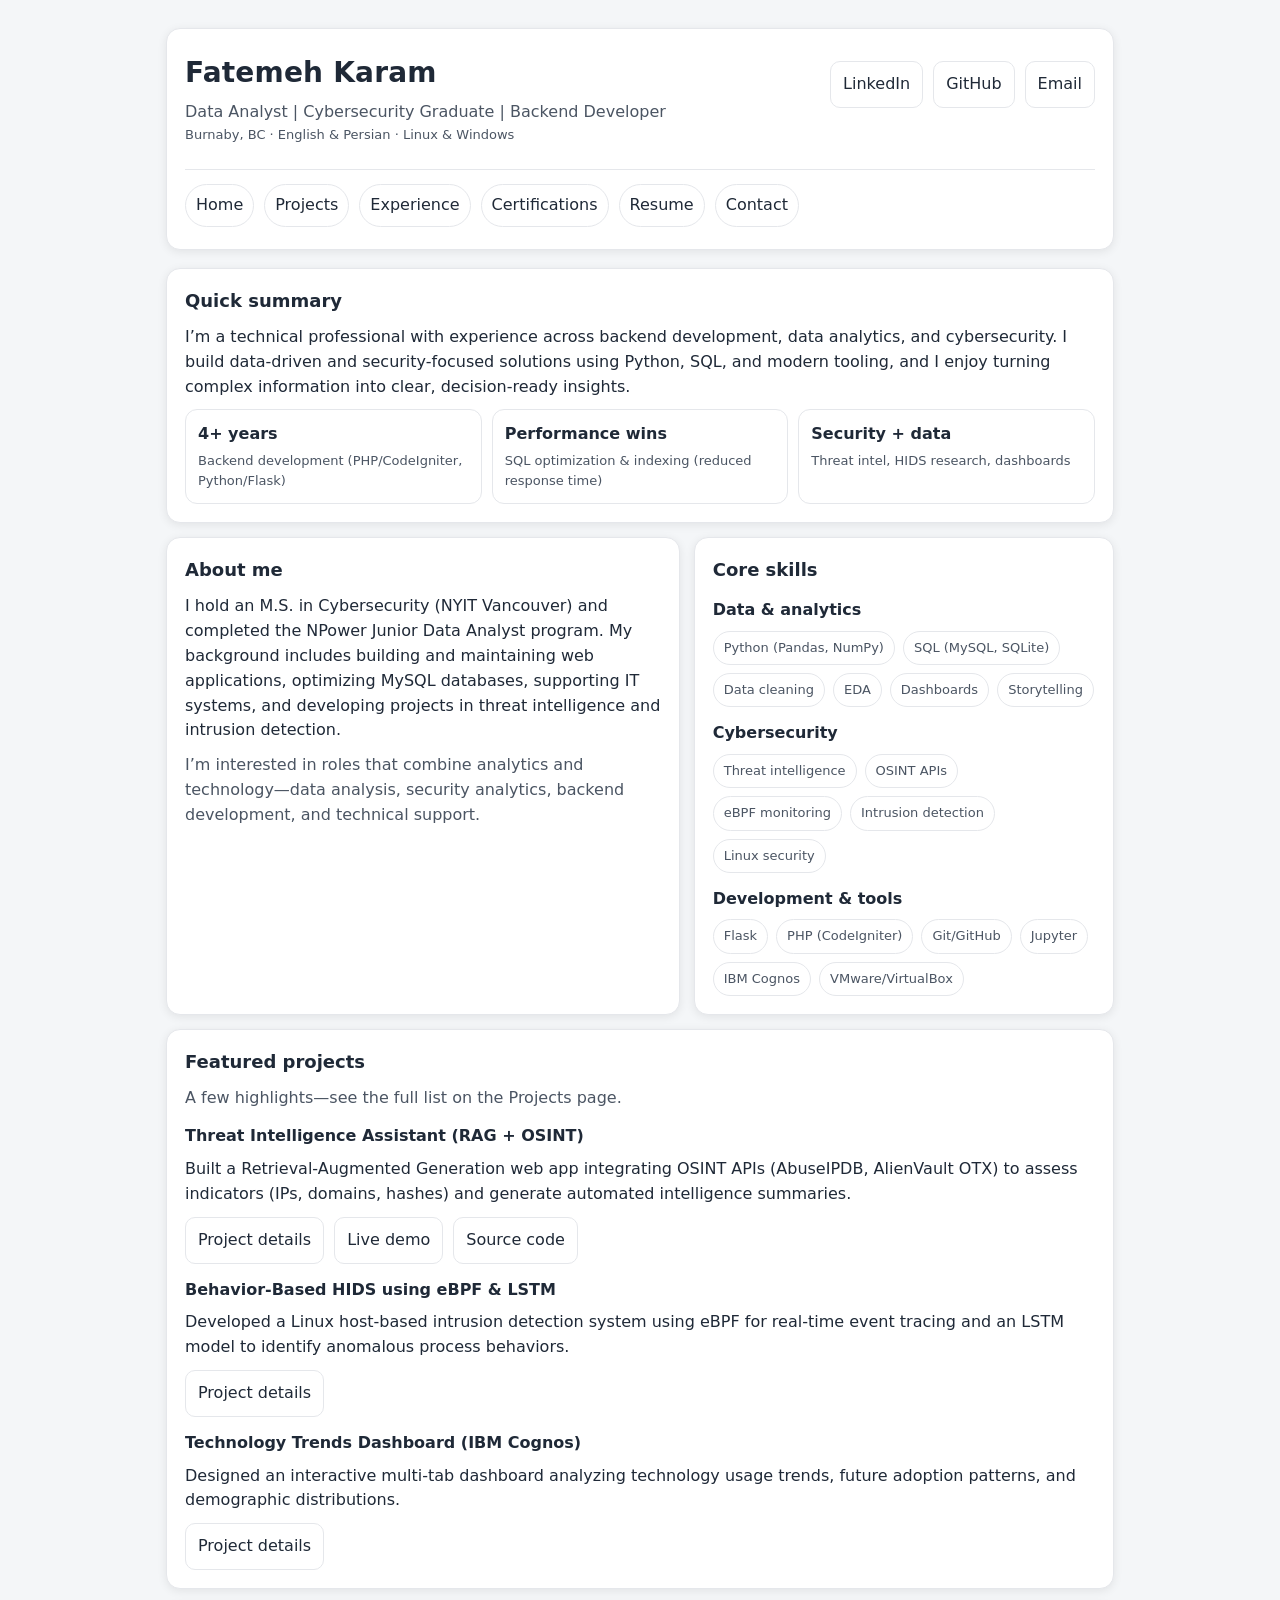
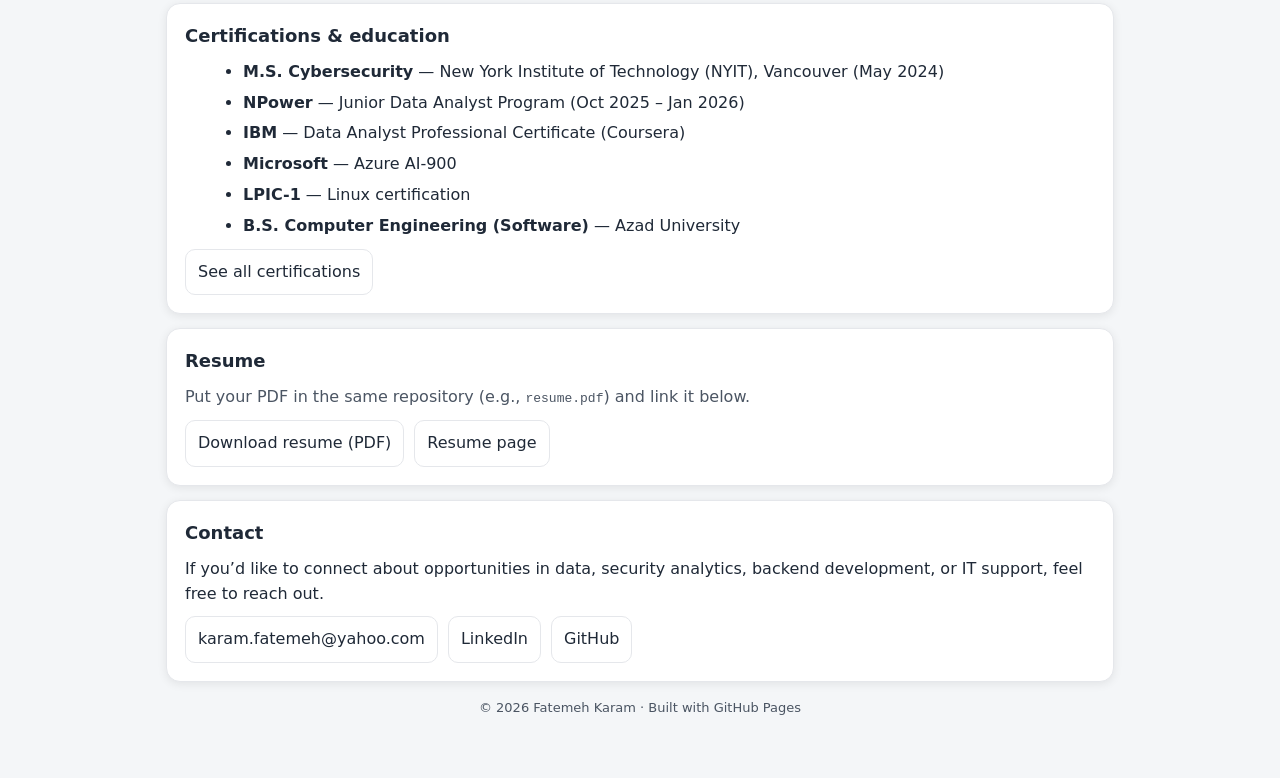
==== index.html @ 136eb5b2 "Updated linkedin & github links" ====
<!DOCTYPE html>
<html lang="en">
<head>
  <meta charset="UTF-8" />
  <meta name="viewport" content="width=device-width, initial-scale=1" />
  <title>Fatemeh Karam | Portfolio</title>
  <meta name="description" content="Portfolio of Fatemeh Karam — Data Analyst, Cybersecurity Graduate, Backend Developer." />
  <style>
    :root{
      --bg:#f4f6f8;
      --card:#ffffff;
      --text:#1f2937;
      --muted:#4b5563;
      --line:#e5e7eb;
      --shadow:0 2px 10px rgba(0,0,0,.08);
      --radius:14px;
      --max:980px;
    }
    *{box-sizing:border-box}
    body{
      margin:0;
      font-family:system-ui,-apple-system,Segoe UI,Roboto,Arial,sans-serif;
      background:var(--bg);
      color:var(--text);
      line-height:1.55;
    }
    a{color:inherit}
    .wrap{max-width:var(--max); margin:0 auto; padding:28px 16px 60px;}
    header{
      background:var(--card);
      border:1px solid var(--line);
      box-shadow:var(--shadow);
      border-radius:var(--radius);
      padding:22px 18px;
      margin-bottom:18px;
    }
    .top{
      display:flex; gap:14px; align-items:flex-start; justify-content:space-between; flex-wrap:wrap;
    }
    h1{margin:0; font-size:28px; letter-spacing:.2px}
    .tagline{margin:6px 0 0; color:var(--muted)}
    nav{
      display:flex; gap:10px; flex-wrap:wrap; align-items:center;
      margin-top:14px; padding-top:14px; border-top:1px solid var(--line);
    }
    .navlink{
      text-decoration:none;
      border:1px solid var(--line);
      padding:8px 10px;
      border-radius:999px;
      background:#fff;
    }
    .navlink:hover{filter:brightness(.98)}
    .grid{
      display:grid;
      grid-template-columns:1fr;
      gap:14px;
    }
    .card{
      background:var(--card);
      border:1px solid var(--line);
      box-shadow:var(--shadow);
      border-radius:var(--radius);
      padding:18px;
    }
    h2{margin:0 0 10px; font-size:18px}
    h3{margin:14px 0 8px; font-size:16px}
    p{margin:0 0 10px}
    .muted{color:var(--muted)}
    ul{margin:8px 0 0 18px}
    li{margin:6px 0}
    .pillrow{display:flex; gap:8px; flex-wrap:wrap; margin-top:8px}
    .pill{
      font-size:13px;
      padding:6px 10px;
      border-radius:999px;
      border:1px solid var(--line);
      background:#fff;
      color:var(--muted);
    }
    .btnrow{display:flex; gap:10px; flex-wrap:wrap; margin-top:10px}
    .btn{
      display:inline-block;
      text-decoration:none;
      border:1px solid var(--line);
      padding:10px 12px;
      border-radius:10px;
      background:#fff;
    }
    .btn:hover{filter:brightness(.98)}
    .twocol{
      display:grid;
      grid-template-columns:1fr;
      gap:14px;
    }
    @media (min-width: 860px){
      .twocol{grid-template-columns:1.1fr .9fr;}
    }
    footer{
      margin-top:16px;
      text-align:center;
      color:var(--muted);
      font-size:13px;
    }
    .small{font-size:13px; color:var(--muted)}
    .kpi{
      display:grid;
      grid-template-columns:1fr;
      gap:10px;
      margin-top:10px;
    }
    @media (min-width: 700px){
      .kpi{grid-template-columns:repeat(3, 1fr);}
    }
    .kpi .box{
      border:1px solid var(--line);
      border-radius:12px;
      padding:12px;
      background:#fff;
    }
    .kpi .num{font-weight:700; font-size:16px; margin-bottom:4px}
  </style>
</head>

<body>
  <div class="wrap">

    <header>
      <div class="top">
        <div>
          <h1>Fatemeh Karam</h1>
          <p class="tagline">Data Analyst | Cybersecurity Graduate | Backend Developer</p>
          <p class="muted small">Burnaby, BC · English & Persian · Linux & Windows</p>
        </div>
        <div class="btnrow" aria-label="Primary links">
          <!-- Replace # with your real links -->
          <a class="btn" href="#" target="_blank" rel="noopener">LinkedIn</a>
          <a class="btn" href="#" target="_blank" rel="noopener">GitHub</a>
          <a class="btn" href="mailto:karam.fatemeh@yahoo.com">Email</a>
        </div>
      </div>

      <nav aria-label="Site navigation">
        <a class="navlink" href="index.html">Home</a>
        <a class="navlink" href="projects.html">Projects</a>
        <a class="navlink" href="experience.html">Experience</a>
        <a class="navlink" href="certifications.html">Certifications</a>
        <a class="navlink" href="resume.html">Resume</a>
        <a class="navlink" href="contact.html">Contact</a>
      </nav>
    </header>

    <div class="grid">

      <section class="card">
        <h2>Quick summary</h2>
        <p>
          I’m a technical professional with experience across backend development, data analytics, and cybersecurity.
          I build data-driven and security-focused solutions using Python, SQL, and modern tooling, and I enjoy turning complex information into clear, decision-ready insights.
        </p>

        <div class="kpi" aria-label="Highlights">
          <div class="box">
            <div class="num">4+ years</div>
            <div class="small">Backend development (PHP/CodeIgniter, Python/Flask)</div>
          </div>
          <div class="box">
            <div class="num">Performance wins</div>
            <div class="small">SQL optimization & indexing (reduced response time)</div>
          </div>
          <div class="box">
            <div class="num">Security + data</div>
            <div class="small">Threat intel, HIDS research, dashboards</div>
          </div>
        </div>
      </section>

      <section class="twocol">
        <div class="card">
          <h2>About me</h2>
          <p>
            I hold an M.S. in Cybersecurity (NYIT Vancouver) and completed the NPower Junior Data Analyst program.
            My background includes building and maintaining web applications, optimizing MySQL databases, supporting IT systems, and developing projects in threat intelligence and intrusion detection.
          </p>
          <p class="muted">
            I’m interested in roles that combine analytics and technology—data analysis, security analytics, backend development, and technical support.
          </p>
        </div>

        <div class="card">
          <h2>Core skills</h2>

          <h3>Data & analytics</h3>
          <div class="pillrow">
            <span class="pill">Python (Pandas, NumPy)</span>
            <span class="pill">SQL (MySQL, SQLite)</span>
            <span class="pill">Data cleaning</span>
            <span class="pill">EDA</span>
            <span class="pill">Dashboards</span>
            <span class="pill">Storytelling</span>
          </div>

          <h3>Cybersecurity</h3>
          <div class="pillrow">
            <span class="pill">Threat intelligence</span>
            <span class="pill">OSINT APIs</span>
            <span class="pill">eBPF monitoring</span>
            <span class="pill">Intrusion detection</span>
            <span class="pill">Linux security</span>
          </div>

          <h3>Development & tools</h3>
          <div class="pillrow">
            <span class="pill">Flask</span>
            <span class="pill">PHP (CodeIgniter)</span>
            <span class="pill">Git/GitHub</span>
            <span class="pill">Jupyter</span>
            <span class="pill">IBM Cognos</span>
            <span class="pill">VMware/VirtualBox</span>
          </div>
        </div>
      </section>

      <section class="card">
        <h2>Featured projects</h2>
        <p class="muted">A few highlights—see the full list on the Projects page.</p>

        <h3>Threat Intelligence Assistant (RAG + OSINT)</h3>
        <p>
          Built a Retrieval-Augmented Generation web app integrating OSINT APIs (AbuseIPDB, AlienVault OTX) to assess indicators
          (IPs, domains, hashes) and generate automated intelligence summaries.
        </p>
        <div class="btnrow">
          <a class="btn" href="projects.html#threat-intel-assistant">Project details</a>
          <a class="btn" href="https://huggingface.co/spaces/Katiefkar/Threat-Intelligence-Assistant-Oct-15-2025" target="_blank" rel="noopener">Live demo</a>
          <a class="btn" href="https://github.com/FatemehKaram/rag-threat-intel-assistant-app" target="_blank" rel="noopener">Source code</a>
        </div>

        <h3>Behavior-Based HIDS using eBPF & LSTM</h3>
        <p>
          Developed a Linux host-based intrusion detection system using eBPF for real-time event tracing and an LSTM model
          to identify anomalous process behaviors.
        </p>
        <div class="btnrow">
          <a class="btn" href="projects.html#hids-ebpf-lstm">Project details</a>
        </div>

        <h3>Technology Trends Dashboard (IBM Cognos)</h3>
        <p>
          Designed an interactive multi-tab dashboard analyzing technology usage trends, future adoption patterns, and demographic distributions.
        </p>
        <div class="btnrow">
          <a class="btn" href="projects.html#cognos-dashboard">Project details</a>
        </div>
      </section>

      <section class="card">
        <h2>Certifications & education</h2>
        <ul>
          <li><strong>M.S. Cybersecurity</strong> — New York Institute of Technology (NYIT), Vancouver (May 2024)</li>
          <li><strong>NPower</strong> — Junior Data Analyst Program (Oct 2025 – Jan 2026)</li>
          <li><strong>IBM</strong> — Data Analyst Professional Certificate (Coursera)</li>
          <li><strong>Microsoft</strong> — Azure AI-900</li>
          <li><strong>LPIC-1</strong> — Linux certification</li>
          <li><strong>B.S. Computer Engineering (Software)</strong> — Azad University</li>
        </ul>
        <div class="btnrow">
          <a class="btn" href="certifications.html">See all certifications</a>
        </div>
      </section>

      <section class="card">
        <h2>Resume</h2>
        <p class="muted">
          Put your PDF in the same repository (e.g., <code>resume.pdf</code>) and link it below.
        </p>
        <div class="btnrow">
          <a class="btn" href="resume.pdf" target="_blank" rel="noopener">Download resume (PDF)</a>
          <a class="btn" href="resume.html">Resume page</a>
        </div>
      </section>

      <section class="card">
        <h2>Contact</h2>
        <p>If you’d like to connect about opportunities in data, security analytics, backend development, or IT support, feel free to reach out.</p>
        <div class="btnrow">
          <a class="btn" href="mailto:karam.fatemeh@yahoo.com">karam.fatemeh@yahoo.com</a>
          <!-- Replace # with your real links -->
          <a class="btn" href="https://www.linkedin.com/in/fatemeh-karam/" target="_blank">LinkedIn</a>
          <a class="btn" href="https://github.com/FatemehKaram/" target="_blank">GitHub</a>
        </div>
      </section>

    </div>

    <footer>
      © <span id="y"></span> Fatemeh Karam · Built with GitHub Pages
    </footer>

  </div>

  <script>
    document.getElementById("y").textContent = new Date().getFullYear();
  </script>
</body>
</html>
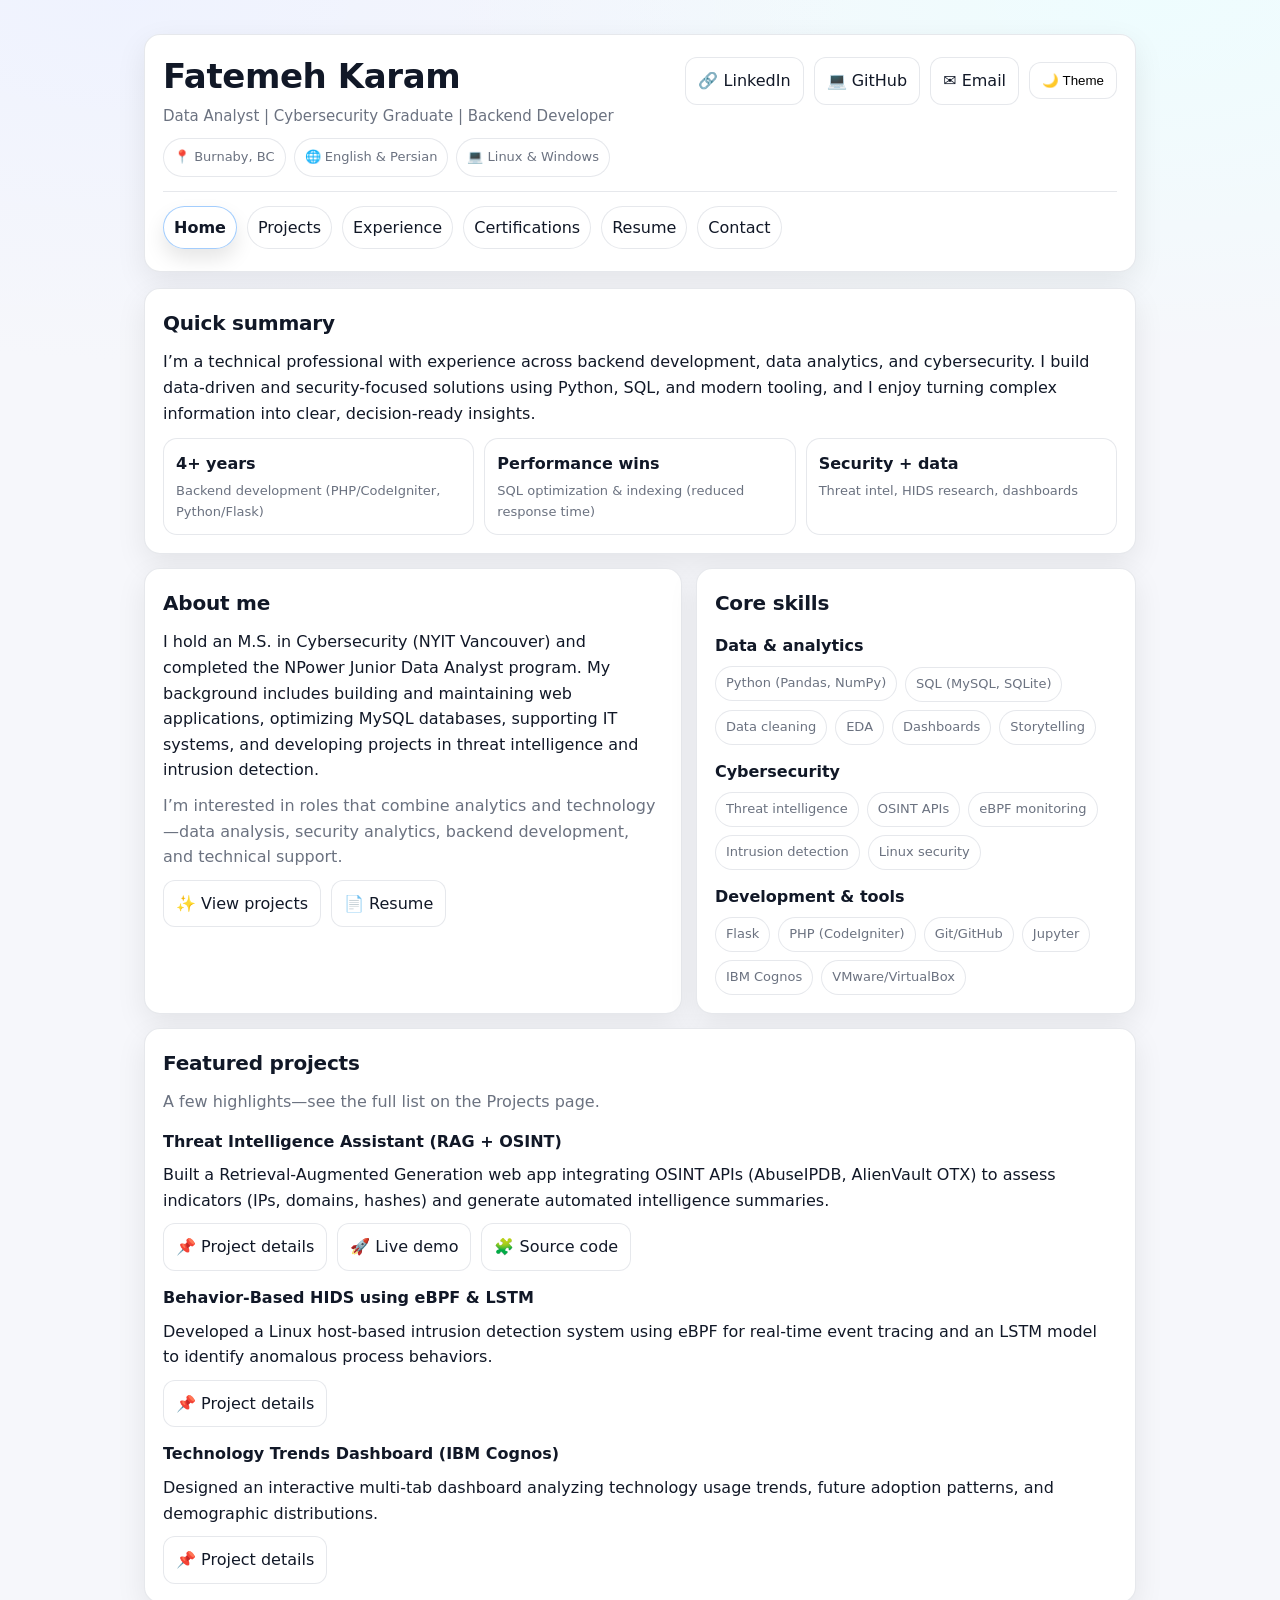
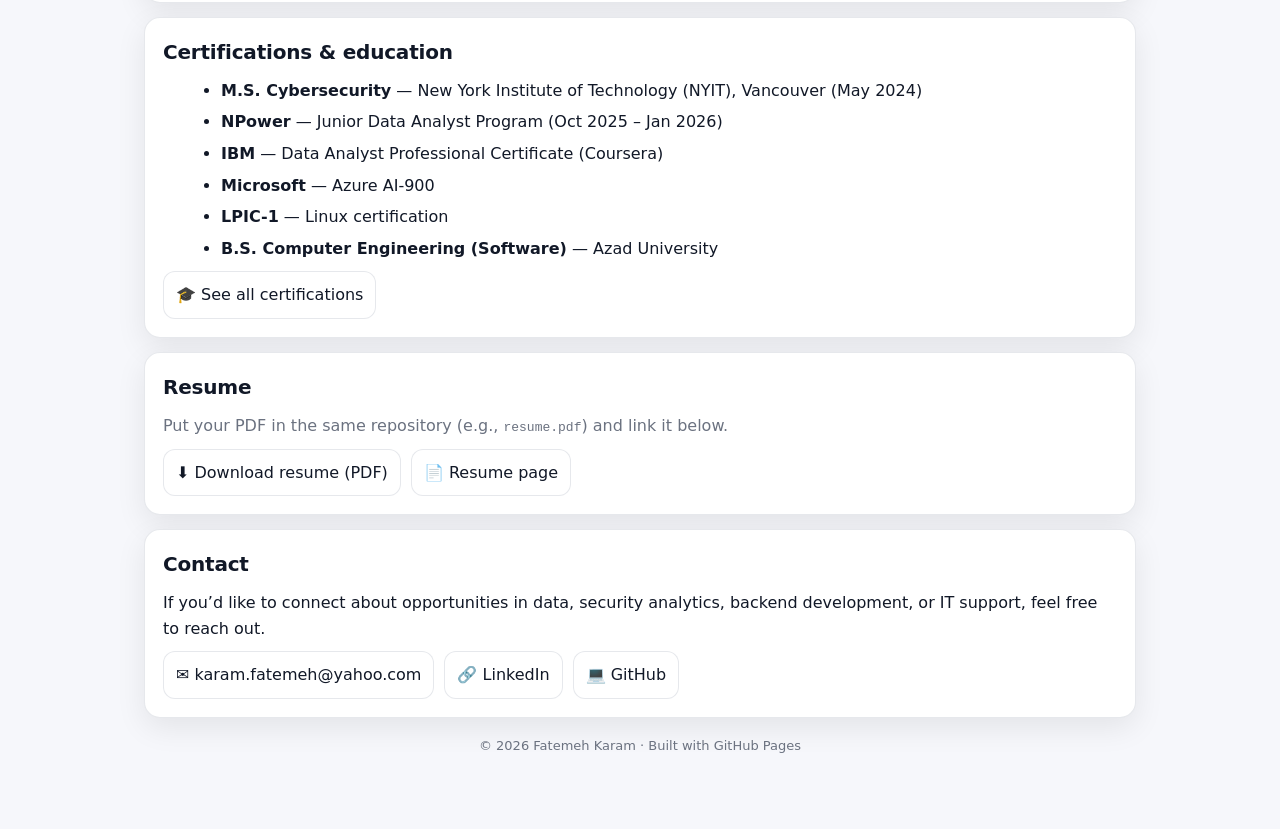
==== commit 57caa962: "Update index.html" ====
--- a/index.html
+++ b/index.html
@@ -5,89 +5,196 @@
   <meta name="viewport" content="width=device-width, initial-scale=1" />
   <title>Fatemeh Karam | Portfolio</title>
   <meta name="description" content="Portfolio of Fatemeh Karam — Data Analyst, Cybersecurity Graduate, Backend Developer." />
+
+  <!-- Optional (recommended later): add favicon + social preview image -->
+  <!--
+  <link rel="icon" href="favicon.ico">
+  <meta property="og:title" content="Fatemeh Karam | Portfolio">
+  <meta property="og:description" content="Data Analytics · Cybersecurity · Backend Development">
+  <meta property="og:type" content="website">
+  <meta property="og:url" content="https://fatemehkaram.github.io/">
+  <meta property="og:image" content="images/preview.png">
+  -->
+
   <style>
     :root{
-      --bg:#f4f6f8;
+      --bg:#f6f7fb;
       --card:#ffffff;
-      --text:#1f2937;
-      --muted:#4b5563;
-      --line:#e5e7eb;
-      --shadow:0 2px 10px rgba(0,0,0,.08);
-      --radius:14px;
-      --max:980px;
-    }
+      --text:#111827;
+      --muted:#6b7280;
+      --line:rgba(229,231,235,.95);
+      --shadow:0 10px 30px rgba(0,0,0,.08);
+      --shadow2:0 16px 40px rgba(0,0,0,.12);
+      --radius:16px;
+      --max:1024px;
+      --focus:rgba(59,130,246,.35);
+      --accent:rgba(147,197,253,.85);
+    }
+
+    /* Dark theme variables (toggled by body.dark) */
+    body.dark{
+      --bg:#0b1220;
+      --card:rgba(17,24,39,.92);
+      --text:#e5e7eb;
+      --muted:#9ca3af;
+      --line:rgba(255,255,255,.12);
+      --shadow:0 14px 40px rgba(0,0,0,.45);
+      --shadow2:0 18px 50px rgba(0,0,0,.55);
+      --accent:rgba(59,130,246,.4);
+      --focus:rgba(99,102,241,.4);
+    }
+
     *{box-sizing:border-box}
+
     body{
       margin:0;
       font-family:system-ui,-apple-system,Segoe UI,Roboto,Arial,sans-serif;
-      background:var(--bg);
       color:var(--text);
-      line-height:1.55;
-    }
+      line-height:1.6;
+      background:
+        radial-gradient(1200px 600px at 10% 0%, rgba(238,242,255,.9), transparent 60%),
+        radial-gradient(1200px 600px at 90% 0%, rgba(236,254,255,.8), transparent 60%),
+        var(--bg);
+    }
+    body.dark{
+      background:
+        radial-gradient(1200px 600px at 10% 0%, rgba(59,130,246,.18), transparent 60%),
+        radial-gradient(1200px 600px at 90% 0%, rgba(99,102,241,.14), transparent 60%),
+        var(--bg);
+    }
+
     a{color:inherit}
-    .wrap{max-width:var(--max); margin:0 auto; padding:28px 16px 60px;}
+    .wrap{max-width:var(--max); margin:0 auto; padding:34px 16px 72px;}
+
     header{
       background:var(--card);
       border:1px solid var(--line);
       box-shadow:var(--shadow);
       border-radius:var(--radius);
       padding:22px 18px;
-      margin-bottom:18px;
-    }
+      margin-bottom:16px;
+      backdrop-filter: blur(10px);
+    }
+
     .top{
-      display:flex; gap:14px; align-items:flex-start; justify-content:space-between; flex-wrap:wrap;
-    }
-    h1{margin:0; font-size:28px; letter-spacing:.2px}
-    .tagline{margin:6px 0 0; color:var(--muted)}
+      display:flex;
+      gap:14px;
+      align-items:flex-start;
+      justify-content:space-between;
+      flex-wrap:wrap;
+    }
+
+    h1{
+      margin:0;
+      font-size:34px;
+      letter-spacing:-0.4px;
+      line-height:1.15;
+    }
+
+    .tagline{
+      margin:8px 0 0;
+      color:var(--muted);
+      font-size:15px;
+    }
+
+    .small{font-size:13px; color:var(--muted)}
+    .muted{color:var(--muted)}
+
     nav{
-      display:flex; gap:10px; flex-wrap:wrap; align-items:center;
-      margin-top:14px; padding-top:14px; border-top:1px solid var(--line);
-    }
+      display:flex;
+      gap:10px;
+      flex-wrap:wrap;
+      align-items:center;
+      margin-top:14px;
+      padding-top:14px;
+      border-top:1px solid var(--line);
+    }
+
     .navlink{
       text-decoration:none;
       border:1px solid var(--line);
       padding:8px 10px;
       border-radius:999px;
-      background:#fff;
-    }
-    .navlink:hover{filter:brightness(.98)}
-    .grid{
-      display:grid;
-      grid-template-columns:1fr;
-      gap:14px;
-    }
+      background:rgba(255,255,255,.75);
+      transition: transform .12s ease, box-shadow .12s ease, background .12s ease, border-color .12s ease;
+    }
+    body.dark .navlink{background:rgba(255,255,255,.06)}
+    .navlink:hover{
+      transform: translateY(-1px);
+      box-shadow: 0 10px 20px rgba(0,0,0,.08);
+    }
+    .navlink[aria-current="page"]{
+      border-color: var(--accent);
+      box-shadow: 0 10px 20px rgba(0,0,0,.10);
+      font-weight:700;
+    }
+
+    .grid{display:grid; grid-template-columns:1fr; gap:14px;}
+
     .card{
       background:var(--card);
       border:1px solid var(--line);
       box-shadow:var(--shadow);
       border-radius:var(--radius);
       padding:18px;
-    }
-    h2{margin:0 0 10px; font-size:18px}
+      backdrop-filter: blur(10px);
+      transition: transform .14s ease, box-shadow .14s ease, border-color .14s ease;
+    }
+    .card:hover{
+      transform: translateY(-2px);
+      box-shadow: var(--shadow2);
+      border-color: rgba(147,197,253,.55);
+    }
+    body.dark .card:hover{border-color: rgba(99,102,241,.35)}
+
+    h2{margin:0 0 10px; font-size:20px; letter-spacing:-0.2px}
     h3{margin:14px 0 8px; font-size:16px}
     p{margin:0 0 10px}
-    .muted{color:var(--muted)}
     ul{margin:8px 0 0 18px}
     li{margin:6px 0}
+
     .pillrow{display:flex; gap:8px; flex-wrap:wrap; margin-top:8px}
     .pill{
       font-size:13px;
       padding:6px 10px;
       border-radius:999px;
       border:1px solid var(--line);
-      background:#fff;
+      background:rgba(255,255,255,.7);
       color:var(--muted);
     }
-    .btnrow{display:flex; gap:10px; flex-wrap:wrap; margin-top:10px}
+    body.dark .pill{background:rgba(255,255,255,.06)}
+
+    .btnrow{
+      display:flex;
+      gap:10px;
+      flex-wrap:wrap;
+      margin-top:10px;
+    }
+
     .btn{
-      display:inline-block;
+      display:inline-flex;
+      align-items:center;
+      gap:8px;
       text-decoration:none;
       border:1px solid var(--line);
       padding:10px 12px;
-      border-radius:10px;
-      background:#fff;
-    }
-    .btn:hover{filter:brightness(.98)}
+      border-radius:12px;
+      background:rgba(255,255,255,.8);
+      transition: transform .12s ease, box-shadow .12s ease, background .12s ease;
+      cursor:pointer;
+    }
+    body.dark .btn{background:rgba(255,255,255,.06)}
+    .btn:hover{
+      transform: translateY(-1px);
+      box-shadow: 0 10px 20px rgba(0,0,0,.08);
+    }
+
+    /* accessible focus */
+    .btn:focus, .navlink:focus{
+      outline:3px solid var(--focus);
+      outline-offset:2px;
+    }
+
     .twocol{
       display:grid;
       grid-template-columns:1fr;
@@ -96,47 +203,89 @@
     @media (min-width: 860px){
       .twocol{grid-template-columns:1.1fr .9fr;}
     }
-    footer{
-      margin-top:16px;
-      text-align:center;
-      color:var(--muted);
-      font-size:13px;
-    }
-    .small{font-size:13px; color:var(--muted)}
+
     .kpi{
       display:grid;
       grid-template-columns:1fr;
       gap:10px;
-      margin-top:10px;
+      margin-top:12px;
     }
     @media (min-width: 700px){
       .kpi{grid-template-columns:repeat(3, 1fr);}
     }
     .kpi .box{
       border:1px solid var(--line);
-      border-radius:12px;
+      border-radius:14px;
       padding:12px;
-      background:#fff;
-    }
-    .kpi .num{font-weight:700; font-size:16px; margin-bottom:4px}
+      background:rgba(255,255,255,.7);
+    }
+    body.dark .kpi .box{background:rgba(255,255,255,.06)}
+    .kpi .num{font-weight:800; font-size:16px; margin-bottom:4px}
+
+    /* subtle section reveal animation */
+    .reveal{
+      opacity:0;
+      transform: translateY(8px);
+      transition: opacity .5s ease, transform .5s ease;
+    }
+    .reveal.show{
+      opacity:1;
+      transform: translateY(0);
+    }
+
+    footer{
+      margin-top:18px;
+      text-align:center;
+      color:var(--muted);
+      font-size:13px;
+    }
+
+    /* small header actions */
+    .header-actions{
+      display:flex;
+      gap:10px;
+      flex-wrap:wrap;
+      align-items:center;
+      justify-content:flex-end;
+    }
+
+    .chip{
+      display:inline-flex;
+      align-items:center;
+      gap:8px;
+      padding:8px 10px;
+      border-radius:999px;
+      border:1px solid var(--line);
+      background:rgba(255,255,255,.7);
+      color:var(--muted);
+      font-size:13px;
+    }
+    body.dark .chip{background:rgba(255,255,255,.06)}
   </style>
 </head>
 
 <body>
   <div class="wrap">
 
-    <header>
+    <header class="reveal">
       <div class="top">
         <div>
           <h1>Fatemeh Karam</h1>
           <p class="tagline">Data Analyst | Cybersecurity Graduate | Backend Developer</p>
-          <p class="muted small">Burnaby, BC · English & Persian · Linux & Windows</p>
-        </div>
-        <div class="btnrow" aria-label="Primary links">
-          <!-- Replace # with your real links -->
-          <a class="btn" href="#" target="_blank" rel="noopener">LinkedIn</a>
-          <a class="btn" href="#" target="_blank" rel="noopener">GitHub</a>
-          <a class="btn" href="mailto:karam.fatemeh@yahoo.com">Email</a>
+          <div class="pillrow" style="margin-top:10px">
+            <span class="chip">📍 Burnaby, BC</span>
+            <span class="chip">🌐 English & Persian</span>
+            <span class="chip">💻 Linux & Windows</span>
+          </div>
+        </div>
+
+        <div class="header-actions" aria-label="Primary links">
+          <a class="btn" href="https://www.linkedin.com/in/fatemeh-karam/" target="_blank" rel="noopener">🔗 LinkedIn</a>
+          <a class="btn" href="https://github.com/FatemehKaram/" target="_blank" rel="noopener">💻 GitHub</a>
+          <a class="btn" href="mailto:karam.fatemeh@yahoo.com">✉️ Email</a>
+
+          <!-- Theme toggle -->
+          <button class="btn" id="themeBtn" type="button" aria-label="Toggle theme">🌙 Theme</button>
         </div>
       </div>
 
@@ -152,7 +301,7 @@
 
     <div class="grid">
 
-      <section class="card">
+      <section class="card reveal">
         <h2>Quick summary</h2>
         <p>
           I’m a technical professional with experience across backend development, data analytics, and cybersecurity.
@@ -176,7 +325,7 @@
       </section>
 
       <section class="twocol">
-        <div class="card">
+        <div class="card reveal">
           <h2>About me</h2>
           <p>
             I hold an M.S. in Cybersecurity (NYIT Vancouver) and completed the NPower Junior Data Analyst program.
@@ -185,9 +334,14 @@
           <p class="muted">
             I’m interested in roles that combine analytics and technology—data analysis, security analytics, backend development, and technical support.
           </p>
-        </div>
-
-        <div class="card">
+
+          <div class="btnrow">
+            <a class="btn" href="projects.html">✨ View projects</a>
+            <a class="btn" href="resume.html">📄 Resume</a>
+          </div>
+        </div>
+
+        <div class="card reveal">
           <h2>Core skills</h2>
 
           <h3>Data & analytics</h3>
@@ -221,7 +375,7 @@
         </div>
       </section>
 
-      <section class="card">
+      <section class="card reveal">
         <h2>Featured projects</h2>
         <p class="muted">A few highlights—see the full list on the Projects page.</p>
 
@@ -231,9 +385,9 @@
           (IPs, domains, hashes) and generate automated intelligence summaries.
         </p>
         <div class="btnrow">
-          <a class="btn" href="projects.html#threat-intel-assistant">Project details</a>
-          <a class="btn" href="https://huggingface.co/spaces/Katiefkar/Threat-Intelligence-Assistant-Oct-15-2025" target="_blank" rel="noopener">Live demo</a>
-          <a class="btn" href="https://github.com/FatemehKaram/rag-threat-intel-assistant-app" target="_blank" rel="noopener">Source code</a>
+          <a class="btn" href="projects.html#threat-intel-assistant">📌 Project details</a>
+          <a class="btn" href="https://huggingface.co/spaces/Katiefkar/Threat-Intelligence-Assistant-Oct-15-2025" target="_blank" rel="noopener">🚀 Live demo</a>
+          <a class="btn" href="https://github.com/FatemehKaram/rag-threat-intel-assistant-app" target="_blank" rel="noopener">🧩 Source code</a>
         </div>
 
         <h3>Behavior-Based HIDS using eBPF & LSTM</h3>
@@ -242,7 +396,7 @@
           to identify anomalous process behaviors.
         </p>
         <div class="btnrow">
-          <a class="btn" href="projects.html#hids-ebpf-lstm">Project details</a>
+          <a class="btn" href="projects.html#hids-ebpf-lstm">📌 Project details</a>
         </div>
 
         <h3>Technology Trends Dashboard (IBM Cognos)</h3>
@@ -250,11 +404,11 @@
           Designed an interactive multi-tab dashboard analyzing technology usage trends, future adoption patterns, and demographic distributions.
         </p>
         <div class="btnrow">
-          <a class="btn" href="projects.html#cognos-dashboard">Project details</a>
-        </div>
-      </section>
-
-      <section class="card">
+          <a class="btn" href="projects.html#cognos-dashboard">📌 Project details</a>
+        </div>
+      </section>
+
+      <section class="card reveal">
         <h2>Certifications & education</h2>
         <ul>
           <li><strong>M.S. Cybersecurity</strong> — New York Institute of Technology (NYIT), Vancouver (May 2024)</li>
@@ -265,43 +419,73 @@
           <li><strong>B.S. Computer Engineering (Software)</strong> — Azad University</li>
         </ul>
         <div class="btnrow">
-          <a class="btn" href="certifications.html">See all certifications</a>
-        </div>
-      </section>
-
-      <section class="card">
+          <a class="btn" href="certifications.html">🎓 See all certifications</a>
+        </div>
+      </section>
+
+      <section class="card reveal">
         <h2>Resume</h2>
         <p class="muted">
           Put your PDF in the same repository (e.g., <code>resume.pdf</code>) and link it below.
         </p>
         <div class="btnrow">
-          <a class="btn" href="resume.pdf" target="_blank" rel="noopener">Download resume (PDF)</a>
-          <a class="btn" href="resume.html">Resume page</a>
-        </div>
-      </section>
-
-      <section class="card">
+          <a class="btn" href="resume.pdf" target="_blank" rel="noopener">⬇️ Download resume (PDF)</a>
+          <a class="btn" href="resume.html">📄 Resume page</a>
+        </div>
+      </section>
+
+      <section class="card reveal">
         <h2>Contact</h2>
         <p>If you’d like to connect about opportunities in data, security analytics, backend development, or IT support, feel free to reach out.</p>
         <div class="btnrow">
-          <a class="btn" href="mailto:karam.fatemeh@yahoo.com">karam.fatemeh@yahoo.com</a>
-          <!-- Replace # with your real links -->
-          <a class="btn" href="https://www.linkedin.com/in/fatemeh-karam/" target="_blank">LinkedIn</a>
-          <a class="btn" href="https://github.com/FatemehKaram/" target="_blank">GitHub</a>
+          <a class="btn" href="mailto:karam.fatemeh@yahoo.com">✉️ karam.fatemeh@yahoo.com</a>
+          <a class="btn" href="https://www.linkedin.com/in/fatemeh-karam/" target="_blank" rel="noopener">🔗 LinkedIn</a>
+          <a class="btn" href="https://github.com/FatemehKaram/" target="_blank" rel="noopener">💻 GitHub</a>
         </div>
       </section>
 
     </div>
 
-    <footer>
+    <footer class="reveal">
       © <span id="y"></span> Fatemeh Karam · Built with GitHub Pages
     </footer>
 
   </div>
 
   <script>
+    // Footer year
     document.getElementById("y").textContent = new Date().getFullYear();
+
+    // Theme toggle (saved in localStorage)
+    const themeKey = "theme";
+    const savedTheme = localStorage.getItem(themeKey);
+    if (savedTheme === "dark") document.body.classList.add("dark");
+
+    const themeBtn = document.getElementById("themeBtn");
+    if (themeBtn) {
+      const setBtn = () => themeBtn.textContent = document.body.classList.contains("dark") ? "☀️ Theme" : "🌙 Theme";
+      setBtn();
+
+      themeBtn.addEventListener("click", () => {
+        document.body.classList.toggle("dark");
+        localStorage.setItem(themeKey, document.body.classList.contains("dark") ? "dark" : "light");
+        setBtn();
+      });
+    }
+
+    // Active nav highlighting
+    const here = (location.pathname.split("/").pop() || "index.html").toLowerCase();
+    document.querySelectorAll("nav a.navlink").forEach(a => {
+      const target = (a.getAttribute("href") || "").split("/").pop().toLowerCase();
+      if (target === here) a.setAttribute("aria-current", "page");
+    });
+
+    // Reveal animations on scroll (professional, subtle)
+    const io = new IntersectionObserver((entries) => {
+      entries.forEach(e => { if (e.isIntersecting) e.target.classList.add("show"); });
+    }, { threshold: 0.12 });
+
+    document.querySelectorAll(".reveal").forEach(el => io.observe(el));
   </script>
 </body>
 </html>
-
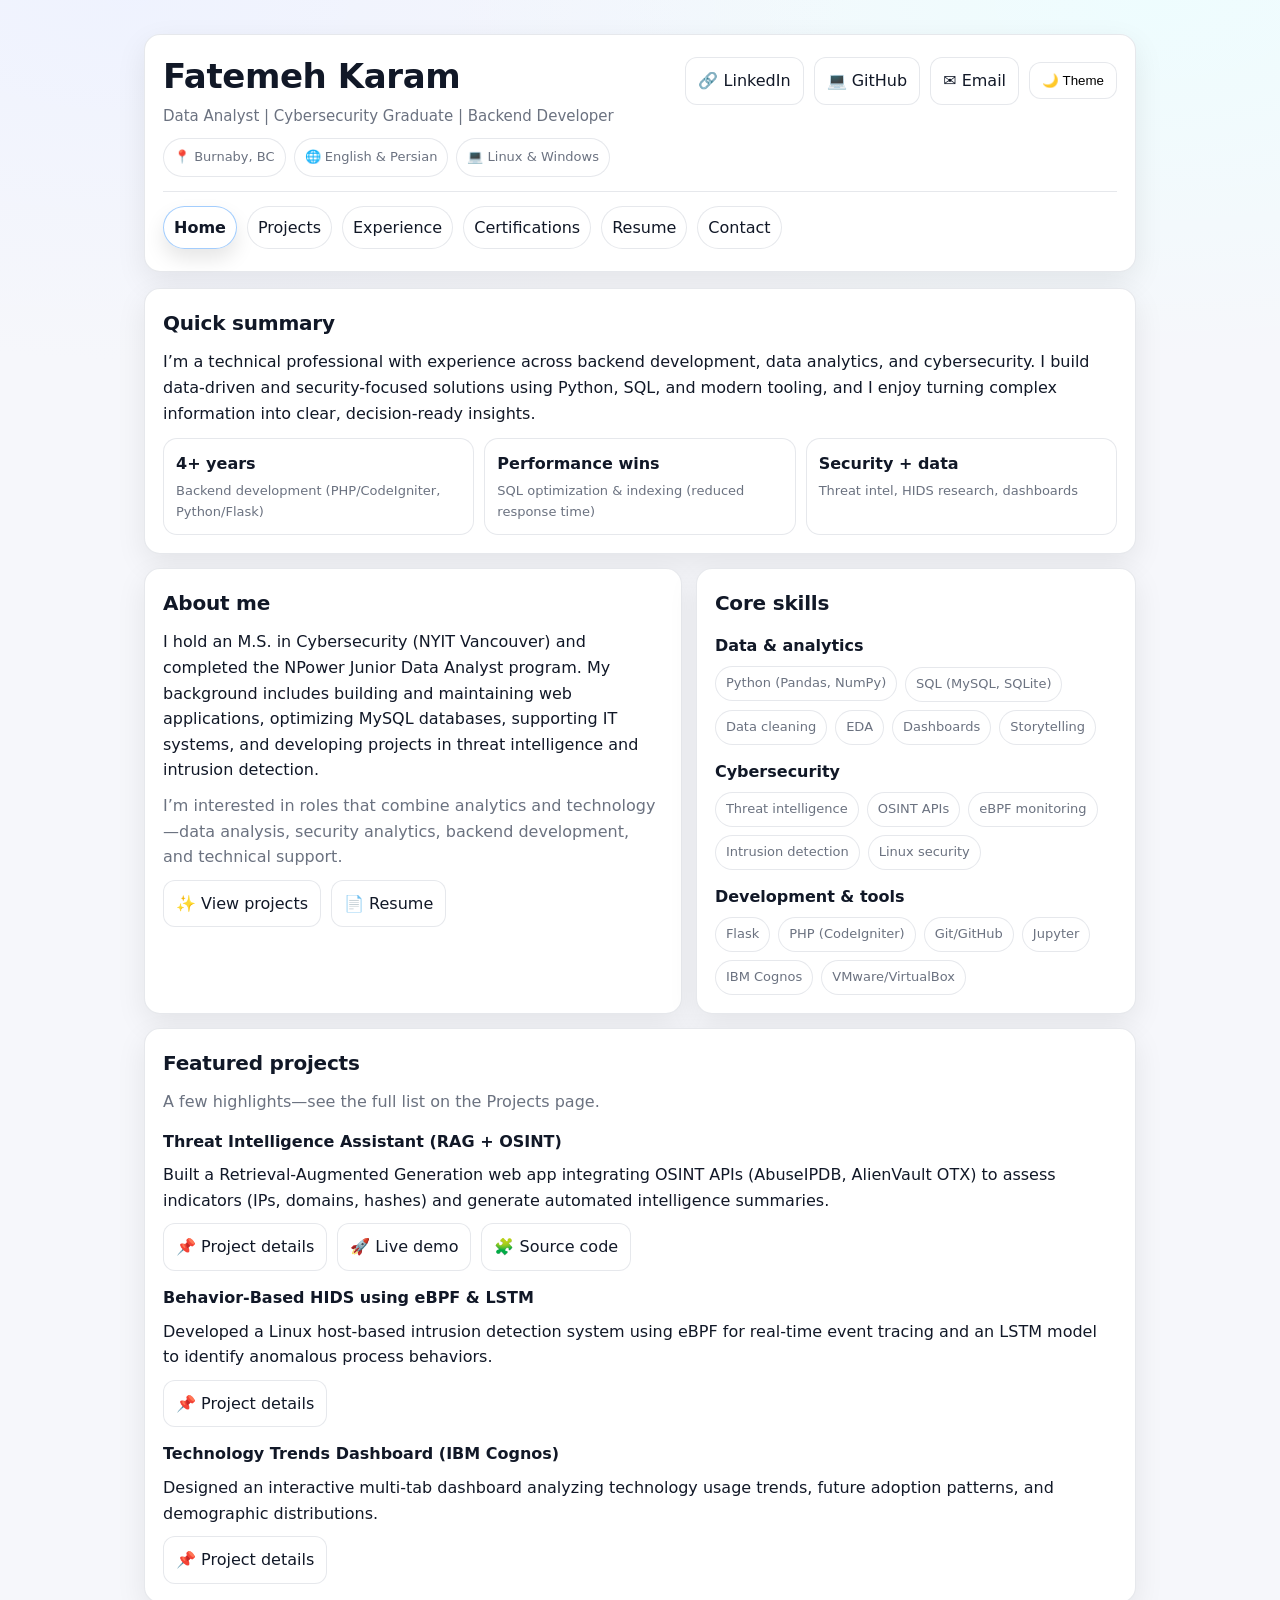
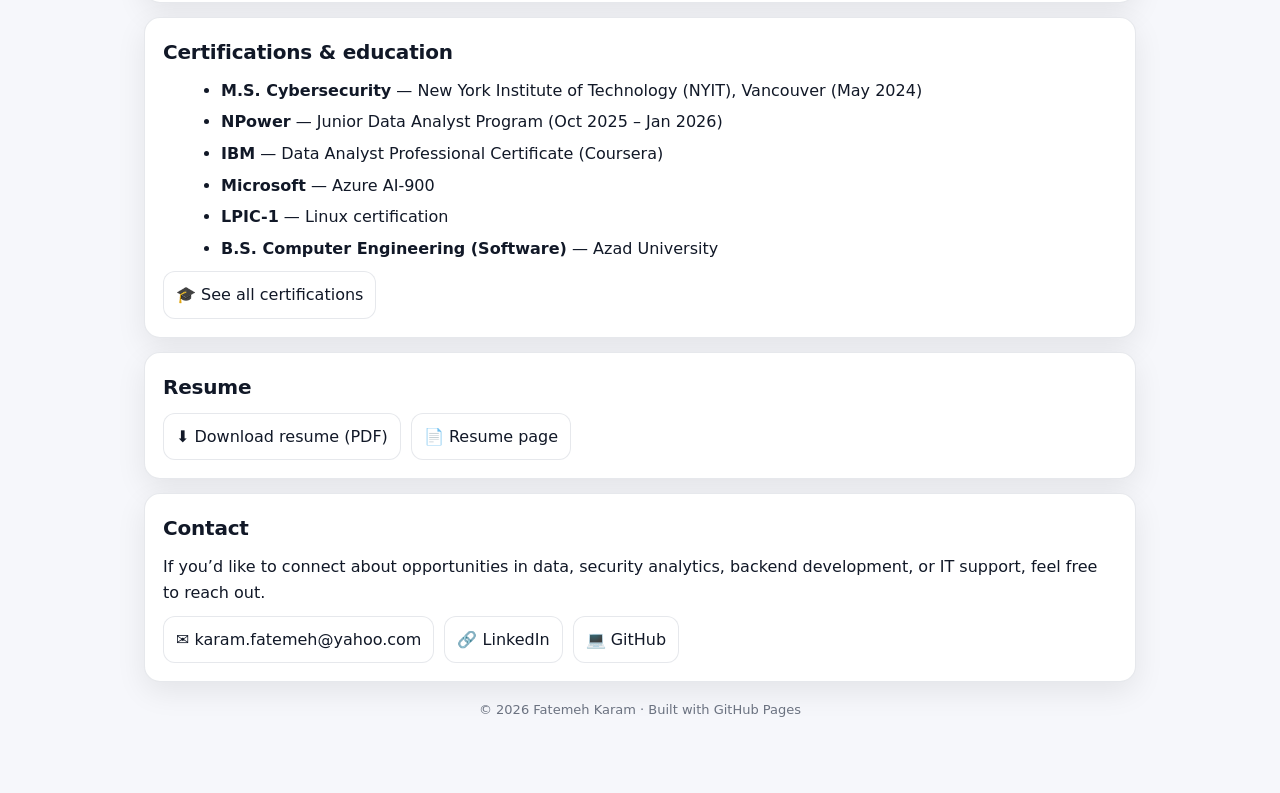
==== commit 61cef683: "Update index.html" ====
--- a/index.html
+++ b/index.html
@@ -426,7 +426,6 @@
       <section class="card reveal">
         <h2>Resume</h2>
         <p class="muted">
-          Put your PDF in the same repository (e.g., <code>resume.pdf</code>) and link it below.
         </p>
         <div class="btnrow">
           <a class="btn" href="resume.pdf" target="_blank" rel="noopener">⬇️ Download resume (PDF)</a>
@@ -489,3 +488,4 @@
   </script>
 </body>
 </html>
+
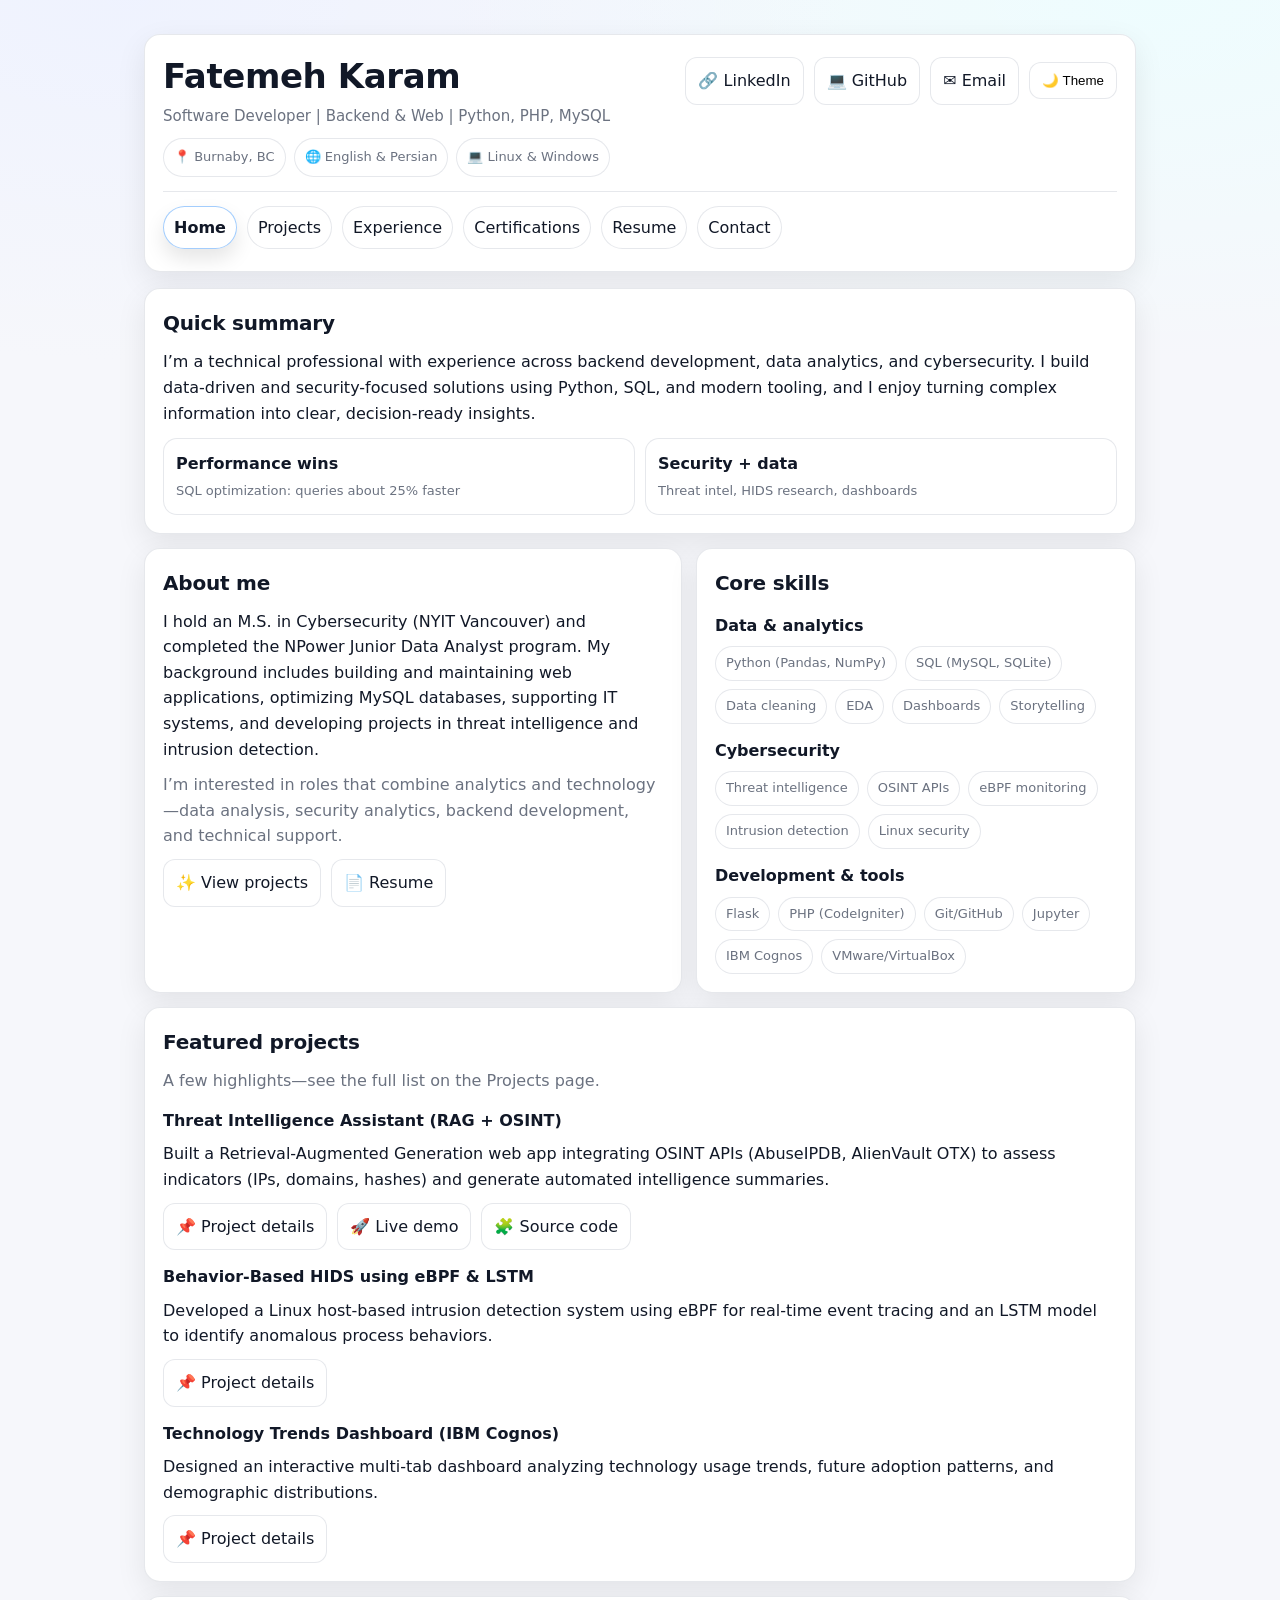
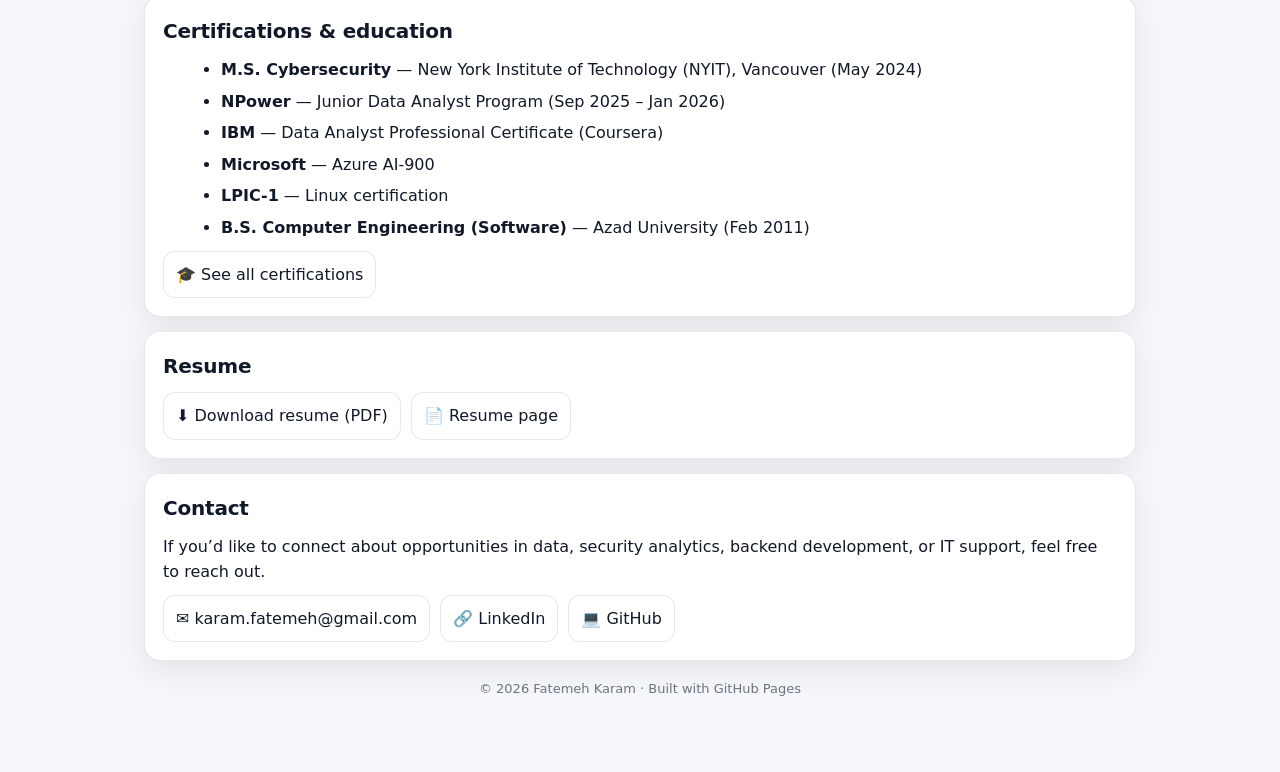
==== commit 7bd0397a: "Align portfolio with resume: email, tagline, NPower dates, KPI tile Co-Authored-By: Claude Sonnet 5." ====
--- a/index.html
+++ b/index.html
@@ -4,7 +4,7 @@
   <meta charset="UTF-8" />
   <meta name="viewport" content="width=device-width, initial-scale=1" />
   <title>Fatemeh Karam | Portfolio</title>
-  <meta name="description" content="Portfolio of Fatemeh Karam — Data Analyst, Cybersecurity Graduate, Backend Developer." />
+  <meta name="description" content="Portfolio of Fatemeh Karam — Software Developer: backend and web development with Python, PHP and MySQL." />
 
   <!-- Optional (recommended later): add favicon + social preview image -->
   <!--
@@ -211,7 +211,7 @@
       margin-top:12px;
     }
     @media (min-width: 700px){
-      .kpi{grid-template-columns:repeat(3, 1fr);}
+      .kpi{grid-template-columns:repeat(2, 1fr);}
     }
     .kpi .box{
       border:1px solid var(--line);
@@ -271,7 +271,7 @@
       <div class="top">
         <div>
           <h1>Fatemeh Karam</h1>
-          <p class="tagline">Data Analyst | Cybersecurity Graduate | Backend Developer</p>
+          <p class="tagline">Software Developer | Backend &amp; Web | Python, PHP, MySQL</p>
           <div class="pillrow" style="margin-top:10px">
             <span class="chip">📍 Burnaby, BC</span>
             <span class="chip">🌐 English & Persian</span>
@@ -282,7 +282,7 @@
         <div class="header-actions" aria-label="Primary links">
           <a class="btn" href="https://www.linkedin.com/in/fatemeh-karam/" target="_blank" rel="noopener">🔗 LinkedIn</a>
           <a class="btn" href="https://github.com/FatemehKaram/" target="_blank" rel="noopener">💻 GitHub</a>
-          <a class="btn" href="mailto:karam.fatemeh@yahoo.com">✉️ Email</a>
+          <a class="btn" href="mailto:karam.fatemeh@gmail.com">✉️ Email</a>
 
           <!-- Theme toggle -->
           <button class="btn" id="themeBtn" type="button" aria-label="Toggle theme">🌙 Theme</button>
@@ -310,12 +310,8 @@
 
         <div class="kpi" aria-label="Highlights">
           <div class="box">
-            <div class="num">4+ years</div>
-            <div class="small">Backend development (PHP/CodeIgniter, Python/Flask)</div>
-          </div>
-          <div class="box">
             <div class="num">Performance wins</div>
-            <div class="small">SQL optimization & indexing (reduced response time)</div>
+            <div class="small">SQL optimization: queries about 25% faster</div>
           </div>
           <div class="box">
             <div class="num">Security + data</div>
@@ -412,11 +408,11 @@
         <h2>Certifications & education</h2>
         <ul>
           <li><strong>M.S. Cybersecurity</strong> — New York Institute of Technology (NYIT), Vancouver (May 2024)</li>
-          <li><strong>NPower</strong> — Junior Data Analyst Program (Oct 2025 – Jan 2026)</li>
+          <li><strong>NPower</strong> — Junior Data Analyst Program (Sep 2025 – Jan 2026)</li>
           <li><strong>IBM</strong> — Data Analyst Professional Certificate (Coursera)</li>
           <li><strong>Microsoft</strong> — Azure AI-900</li>
           <li><strong>LPIC-1</strong> — Linux certification</li>
-          <li><strong>B.S. Computer Engineering (Software)</strong> — Azad University</li>
+          <li><strong>B.S. Computer Engineering (Software)</strong> — Azad University (Feb 2011)</li>
         </ul>
         <div class="btnrow">
           <a class="btn" href="certifications.html">🎓 See all certifications</a>
@@ -437,7 +433,7 @@
         <h2>Contact</h2>
         <p>If you’d like to connect about opportunities in data, security analytics, backend development, or IT support, feel free to reach out.</p>
         <div class="btnrow">
-          <a class="btn" href="mailto:karam.fatemeh@yahoo.com">✉️ karam.fatemeh@yahoo.com</a>
+          <a class="btn" href="mailto:karam.fatemeh@gmail.com">✉️ karam.fatemeh@gmail.com</a>
           <a class="btn" href="https://www.linkedin.com/in/fatemeh-karam/" target="_blank" rel="noopener">🔗 LinkedIn</a>
           <a class="btn" href="https://github.com/FatemehKaram/" target="_blank" rel="noopener">💻 GitHub</a>
         </div>
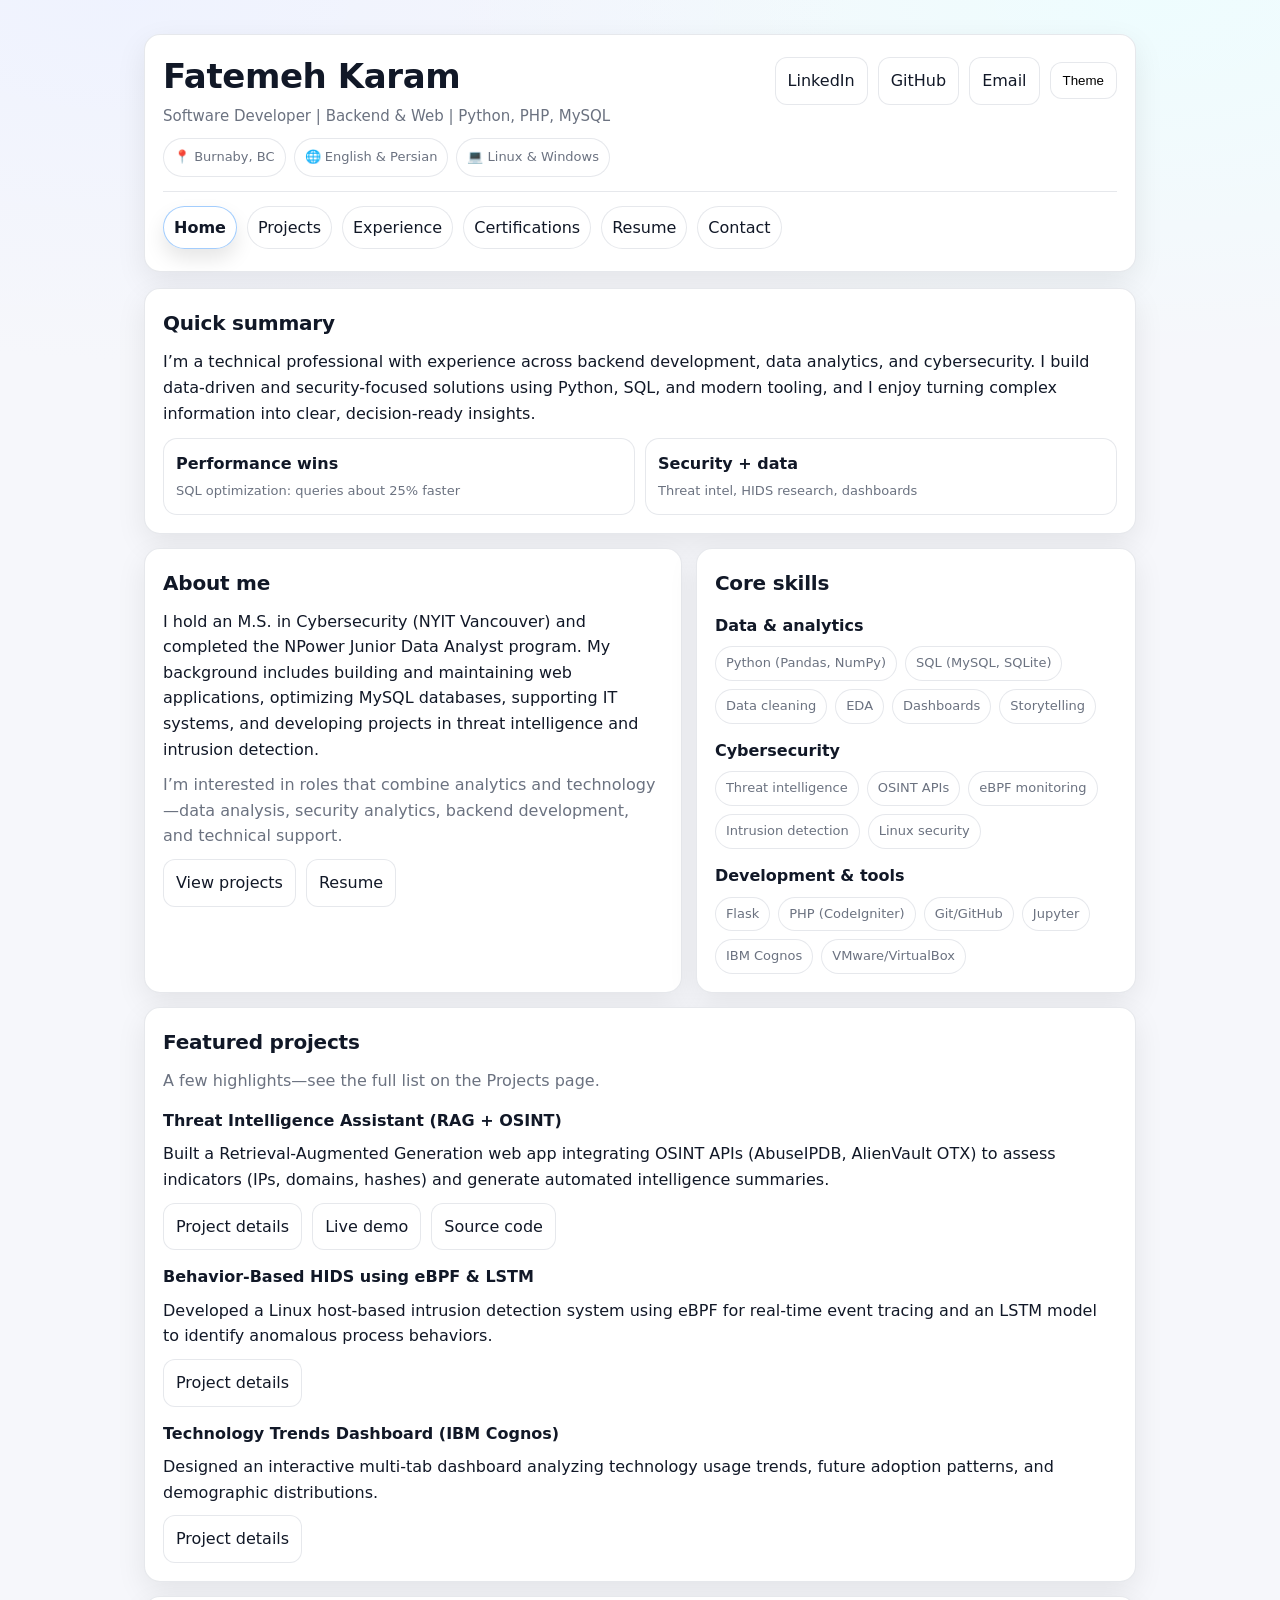
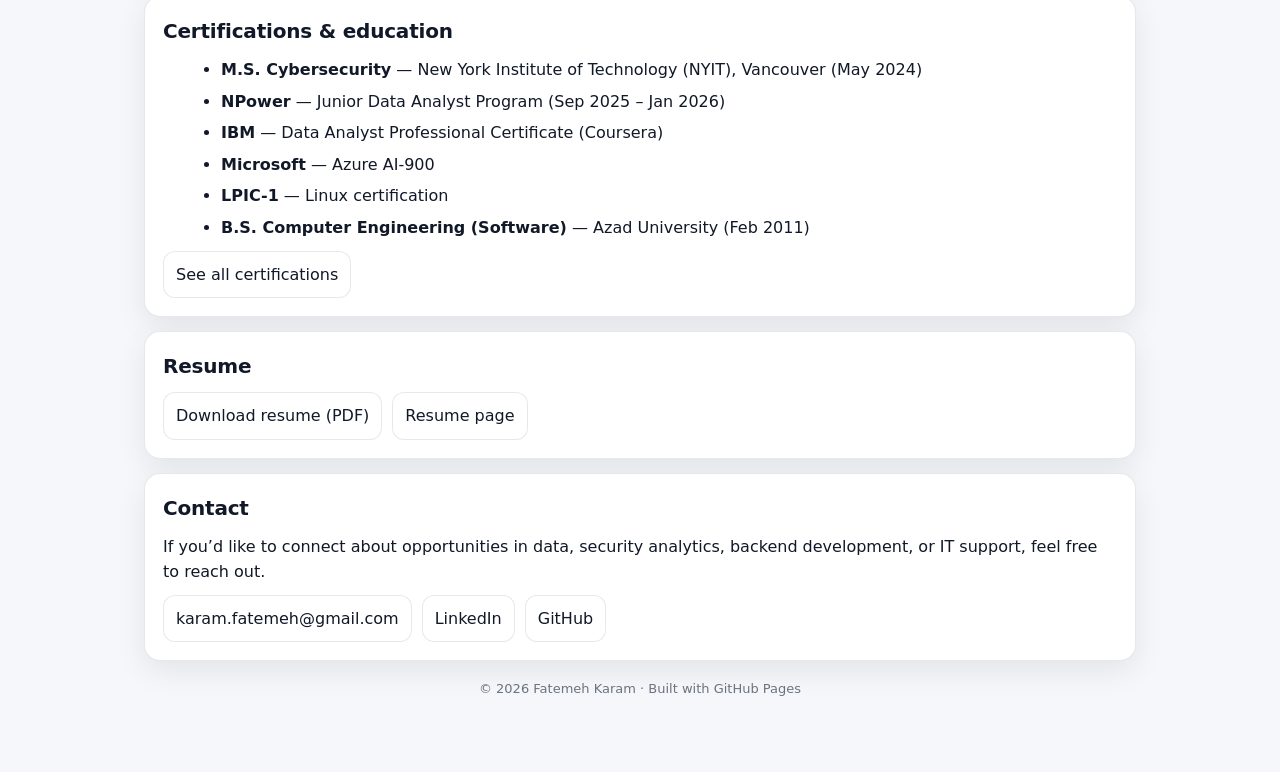
==== commit 1238ccb7: "Remove emojis from buttons, links and theme toggle Co-Authored-By: Claude Sonnet 5.5 <noreply@anthro" ====
--- a/index.html
+++ b/index.html
@@ -280,12 +280,12 @@
         </div>
 
         <div class="header-actions" aria-label="Primary links">
-          <a class="btn" href="https://www.linkedin.com/in/fatemeh-karam/" target="_blank" rel="noopener">🔗 LinkedIn</a>
-          <a class="btn" href="https://github.com/FatemehKaram/" target="_blank" rel="noopener">💻 GitHub</a>
-          <a class="btn" href="mailto:karam.fatemeh@gmail.com">✉️ Email</a>
+          <a class="btn" href="https://www.linkedin.com/in/fatemeh-karam/" target="_blank" rel="noopener">LinkedIn</a>
+          <a class="btn" href="https://github.com/FatemehKaram/" target="_blank" rel="noopener">GitHub</a>
+          <a class="btn" href="mailto:karam.fatemeh@gmail.com">Email</a>
 
           <!-- Theme toggle -->
-          <button class="btn" id="themeBtn" type="button" aria-label="Toggle theme">🌙 Theme</button>
+          <button class="btn" id="themeBtn" type="button" aria-label="Toggle theme">Theme</button>
         </div>
       </div>
 
@@ -332,8 +332,8 @@
           </p>
 
           <div class="btnrow">
-            <a class="btn" href="projects.html">✨ View projects</a>
-            <a class="btn" href="resume.html">📄 Resume</a>
+            <a class="btn" href="projects.html">View projects</a>
+            <a class="btn" href="resume.html">Resume</a>
           </div>
         </div>
 
@@ -381,9 +381,9 @@
           (IPs, domains, hashes) and generate automated intelligence summaries.
         </p>
         <div class="btnrow">
-          <a class="btn" href="projects.html#threat-intel-assistant">📌 Project details</a>
-          <a class="btn" href="https://huggingface.co/spaces/Katiefkar/Threat-Intelligence-Assistant-Oct-15-2025" target="_blank" rel="noopener">🚀 Live demo</a>
-          <a class="btn" href="https://github.com/FatemehKaram/rag-threat-intel-assistant-app" target="_blank" rel="noopener">🧩 Source code</a>
+          <a class="btn" href="projects.html#threat-intel-assistant">Project details</a>
+          <a class="btn" href="https://huggingface.co/spaces/Katiefkar/Threat-Intelligence-Assistant-Oct-15-2025" target="_blank" rel="noopener">Live demo</a>
+          <a class="btn" href="https://github.com/FatemehKaram/rag-threat-intel-assistant-app" target="_blank" rel="noopener">Source code</a>
         </div>
 
         <h3>Behavior-Based HIDS using eBPF & LSTM</h3>
@@ -392,7 +392,7 @@
           to identify anomalous process behaviors.
         </p>
         <div class="btnrow">
-          <a class="btn" href="projects.html#hids-ebpf-lstm">📌 Project details</a>
+          <a class="btn" href="projects.html#hids-ebpf-lstm">Project details</a>
         </div>
 
         <h3>Technology Trends Dashboard (IBM Cognos)</h3>
@@ -400,7 +400,7 @@
           Designed an interactive multi-tab dashboard analyzing technology usage trends, future adoption patterns, and demographic distributions.
         </p>
         <div class="btnrow">
-          <a class="btn" href="projects.html#cognos-dashboard">📌 Project details</a>
+          <a class="btn" href="projects.html#cognos-dashboard">Project details</a>
         </div>
       </section>
 
@@ -415,7 +415,7 @@
           <li><strong>B.S. Computer Engineering (Software)</strong> — Azad University (Feb 2011)</li>
         </ul>
         <div class="btnrow">
-          <a class="btn" href="certifications.html">🎓 See all certifications</a>
+          <a class="btn" href="certifications.html">See all certifications</a>
         </div>
       </section>
 
@@ -424,8 +424,8 @@
         <p class="muted">
         </p>
         <div class="btnrow">
-          <a class="btn" href="resume.pdf" target="_blank" rel="noopener">⬇️ Download resume (PDF)</a>
-          <a class="btn" href="resume.html">📄 Resume page</a>
+          <a class="btn" href="resume.pdf" target="_blank" rel="noopener">Download resume (PDF)</a>
+          <a class="btn" href="resume.html">Resume page</a>
         </div>
       </section>
 
@@ -433,9 +433,9 @@
         <h2>Contact</h2>
         <p>If you’d like to connect about opportunities in data, security analytics, backend development, or IT support, feel free to reach out.</p>
         <div class="btnrow">
-          <a class="btn" href="mailto:karam.fatemeh@gmail.com">✉️ karam.fatemeh@gmail.com</a>
-          <a class="btn" href="https://www.linkedin.com/in/fatemeh-karam/" target="_blank" rel="noopener">🔗 LinkedIn</a>
-          <a class="btn" href="https://github.com/FatemehKaram/" target="_blank" rel="noopener">💻 GitHub</a>
+          <a class="btn" href="mailto:karam.fatemeh@gmail.com">karam.fatemeh@gmail.com</a>
+          <a class="btn" href="https://www.linkedin.com/in/fatemeh-karam/" target="_blank" rel="noopener">LinkedIn</a>
+          <a class="btn" href="https://github.com/FatemehKaram/" target="_blank" rel="noopener">GitHub</a>
         </div>
       </section>
 
@@ -458,7 +458,7 @@
 
     const themeBtn = document.getElementById("themeBtn");
     if (themeBtn) {
-      const setBtn = () => themeBtn.textContent = document.body.classList.contains("dark") ? "☀️ Theme" : "🌙 Theme";
+      const setBtn = () => themeBtn.textContent = document.body.classList.contains("dark") ? "Theme" : "Theme";
       setBtn();
 
       themeBtn.addEventListener("click", () => {
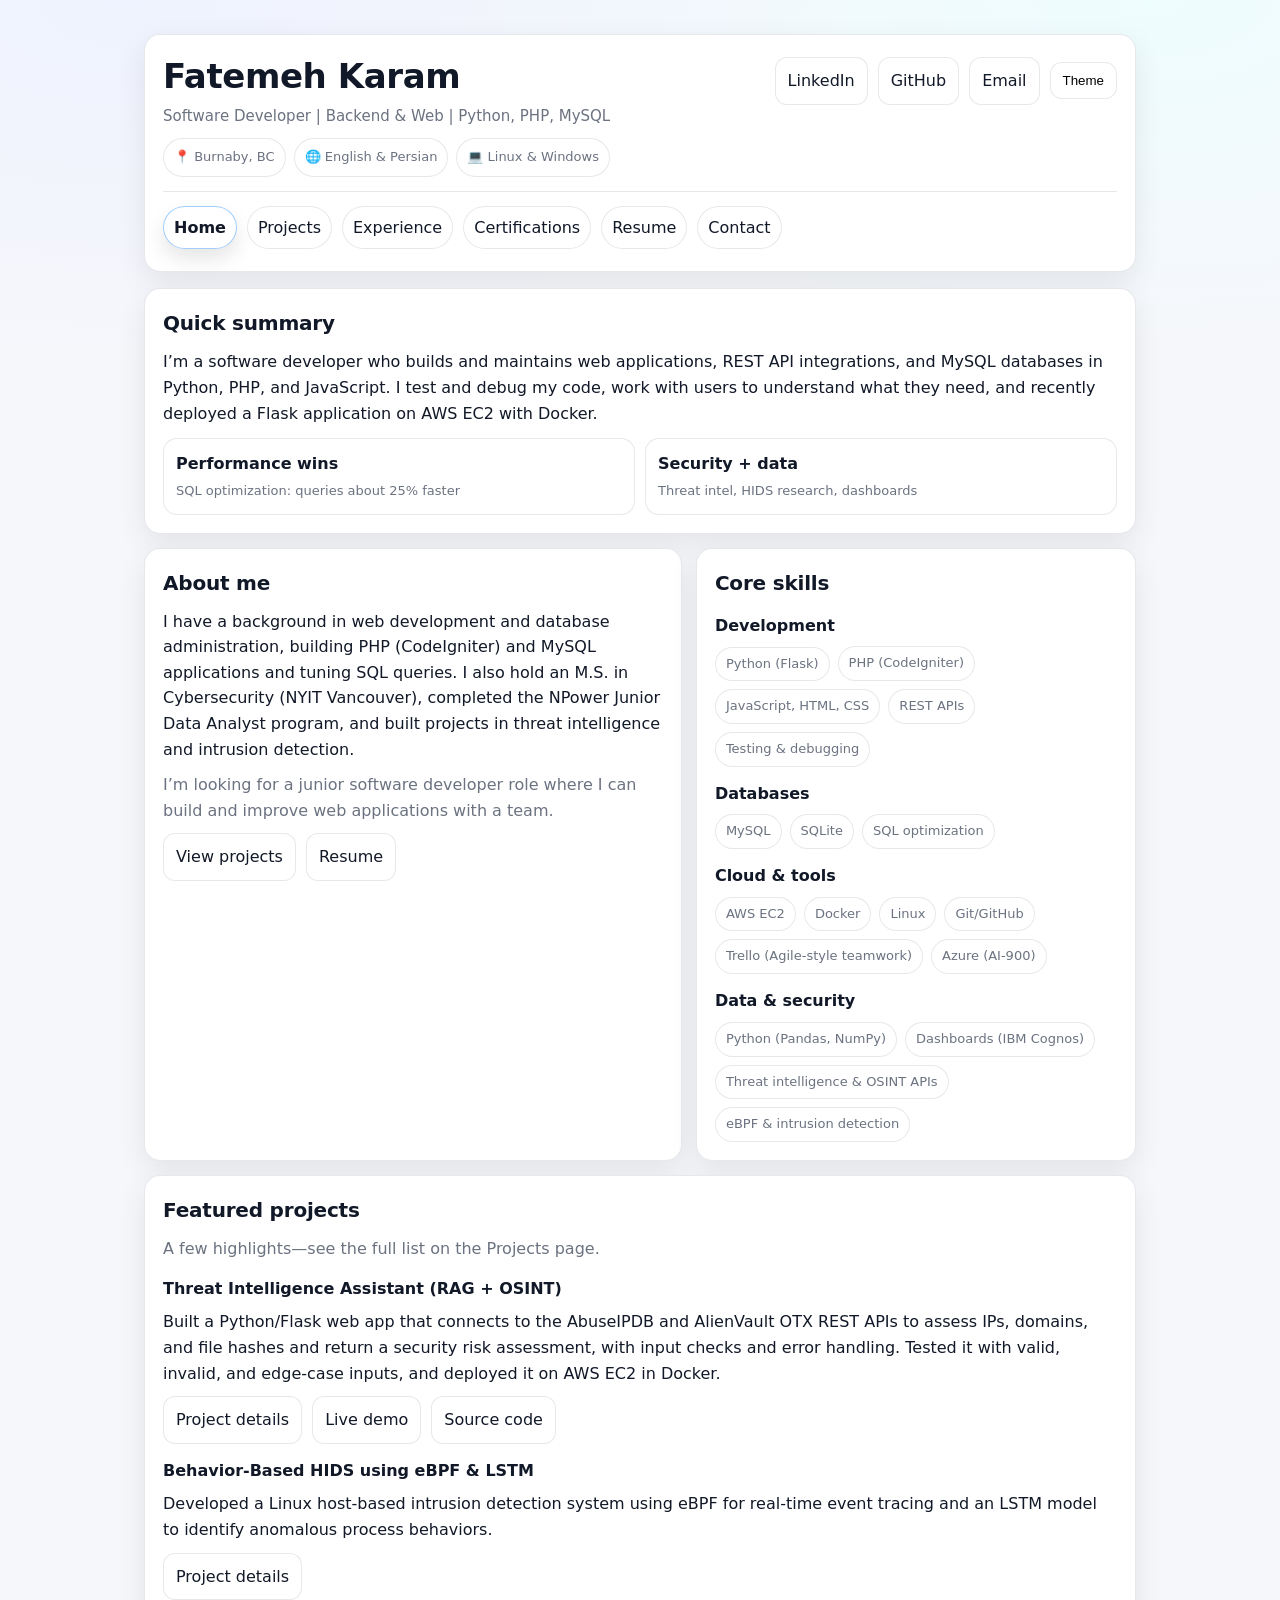
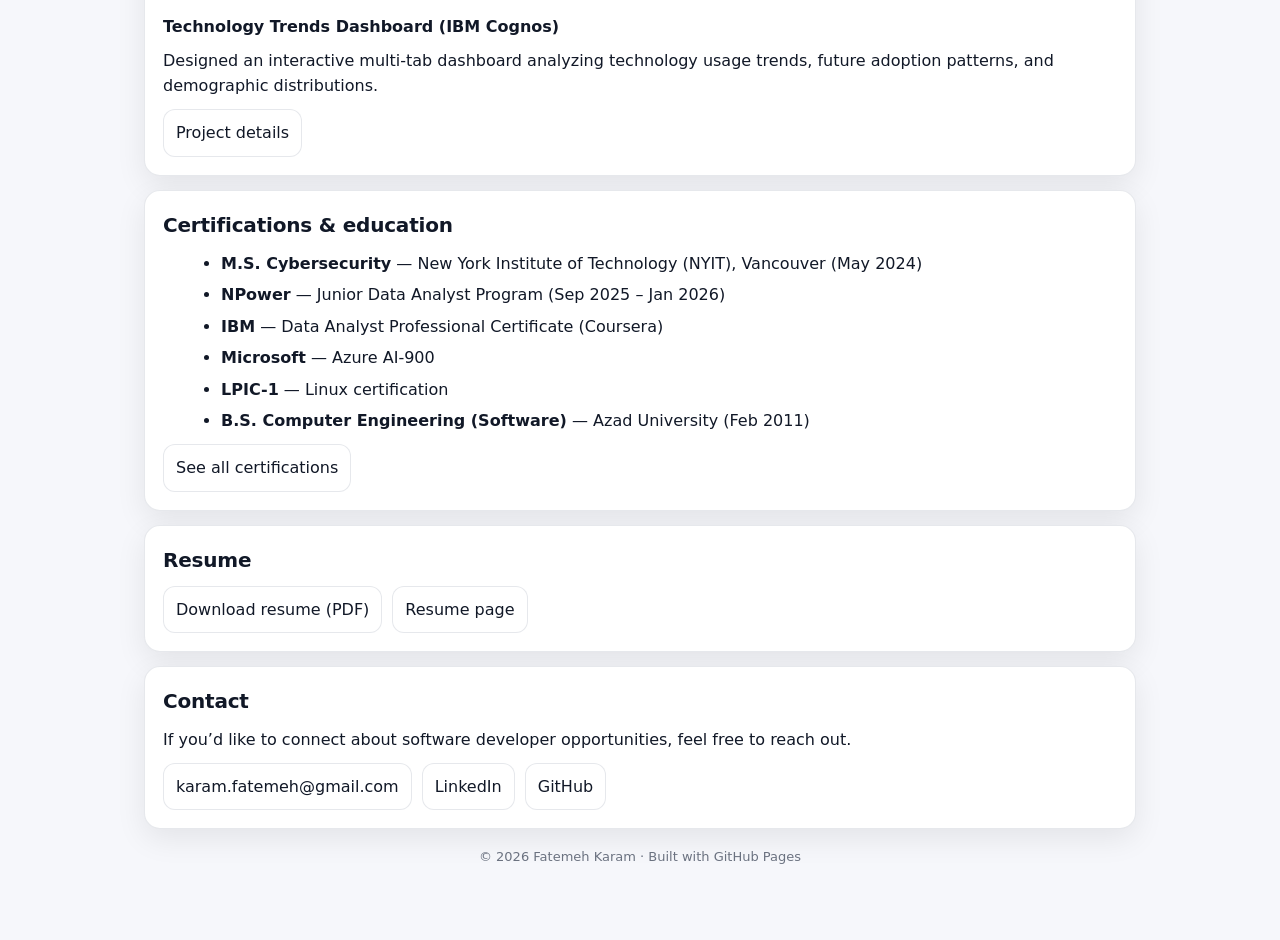
==== commit 361aca59: "Rewrite portfolio content for a junior developer role Co-Authored-By: Claude Sonnet 5.5 <noreply@ant" ====
--- a/index.html
+++ b/index.html
@@ -304,8 +304,8 @@
       <section class="card reveal">
         <h2>Quick summary</h2>
         <p>
-          I’m a technical professional with experience across backend development, data analytics, and cybersecurity.
-          I build data-driven and security-focused solutions using Python, SQL, and modern tooling, and I enjoy turning complex information into clear, decision-ready insights.
+          I’m a software developer who builds and maintains web applications, REST API integrations, and MySQL databases in Python, PHP, and JavaScript.
+          I test and debug my code, work with users to understand what they need, and recently deployed a Flask application on AWS EC2 with Docker.
         </p>
 
         <div class="kpi" aria-label="Highlights">
@@ -324,11 +324,11 @@
         <div class="card reveal">
           <h2>About me</h2>
           <p>
-            I hold an M.S. in Cybersecurity (NYIT Vancouver) and completed the NPower Junior Data Analyst program.
-            My background includes building and maintaining web applications, optimizing MySQL databases, supporting IT systems, and developing projects in threat intelligence and intrusion detection.
+            I have a background in web development and database administration, building PHP (CodeIgniter) and MySQL applications and tuning SQL queries.
+            I also hold an M.S. in Cybersecurity (NYIT Vancouver), completed the NPower Junior Data Analyst program, and built projects in threat intelligence and intrusion detection.
           </p>
           <p class="muted">
-            I’m interested in roles that combine analytics and technology—data analysis, security analytics, backend development, and technical support.
+            I’m looking for a junior software developer role where I can build and improve web applications with a team.
           </p>
 
           <div class="btnrow">
@@ -340,33 +340,38 @@
         <div class="card reveal">
           <h2>Core skills</h2>
 
-          <h3>Data & analytics</h3>
+          <h3>Development</h3>
+          <div class="pillrow">
+            <span class="pill">Python (Flask)</span>
+            <span class="pill">PHP (CodeIgniter)</span>
+            <span class="pill">JavaScript, HTML, CSS</span>
+            <span class="pill">REST APIs</span>
+            <span class="pill">Testing & debugging</span>
+          </div>
+
+          <h3>Databases</h3>
+          <div class="pillrow">
+            <span class="pill">MySQL</span>
+            <span class="pill">SQLite</span>
+            <span class="pill">SQL optimization</span>
+          </div>
+
+          <h3>Cloud & tools</h3>
+          <div class="pillrow">
+            <span class="pill">AWS EC2</span>
+            <span class="pill">Docker</span>
+            <span class="pill">Linux</span>
+            <span class="pill">Git/GitHub</span>
+            <span class="pill">Trello (Agile-style teamwork)</span>
+            <span class="pill">Azure (AI-900)</span>
+          </div>
+
+          <h3>Data & security</h3>
           <div class="pillrow">
             <span class="pill">Python (Pandas, NumPy)</span>
-            <span class="pill">SQL (MySQL, SQLite)</span>
-            <span class="pill">Data cleaning</span>
-            <span class="pill">EDA</span>
-            <span class="pill">Dashboards</span>
-            <span class="pill">Storytelling</span>
-          </div>
-
-          <h3>Cybersecurity</h3>
-          <div class="pillrow">
-            <span class="pill">Threat intelligence</span>
-            <span class="pill">OSINT APIs</span>
-            <span class="pill">eBPF monitoring</span>
-            <span class="pill">Intrusion detection</span>
-            <span class="pill">Linux security</span>
-          </div>
-
-          <h3>Development & tools</h3>
-          <div class="pillrow">
-            <span class="pill">Flask</span>
-            <span class="pill">PHP (CodeIgniter)</span>
-            <span class="pill">Git/GitHub</span>
-            <span class="pill">Jupyter</span>
-            <span class="pill">IBM Cognos</span>
-            <span class="pill">VMware/VirtualBox</span>
+            <span class="pill">Dashboards (IBM Cognos)</span>
+            <span class="pill">Threat intelligence & OSINT APIs</span>
+            <span class="pill">eBPF & intrusion detection</span>
           </div>
         </div>
       </section>
@@ -377,8 +382,9 @@
 
         <h3>Threat Intelligence Assistant (RAG + OSINT)</h3>
         <p>
-          Built a Retrieval-Augmented Generation web app integrating OSINT APIs (AbuseIPDB, AlienVault OTX) to assess indicators
-          (IPs, domains, hashes) and generate automated intelligence summaries.
+          Built a Python/Flask web app that connects to the AbuseIPDB and AlienVault OTX REST APIs to assess IPs, domains, and file hashes
+          and return a security risk assessment, with input checks and error handling. Tested it with valid, invalid, and edge-case inputs,
+          and deployed it on AWS EC2 in Docker.
         </p>
         <div class="btnrow">
           <a class="btn" href="projects.html#threat-intel-assistant">Project details</a>
@@ -431,7 +437,7 @@
 
       <section class="card reveal">
         <h2>Contact</h2>
-        <p>If you’d like to connect about opportunities in data, security analytics, backend development, or IT support, feel free to reach out.</p>
+        <p>If you’d like to connect about software developer opportunities, feel free to reach out.</p>
         <div class="btnrow">
           <a class="btn" href="mailto:karam.fatemeh@gmail.com">karam.fatemeh@gmail.com</a>
           <a class="btn" href="https://www.linkedin.com/in/fatemeh-karam/" target="_blank" rel="noopener">LinkedIn</a>
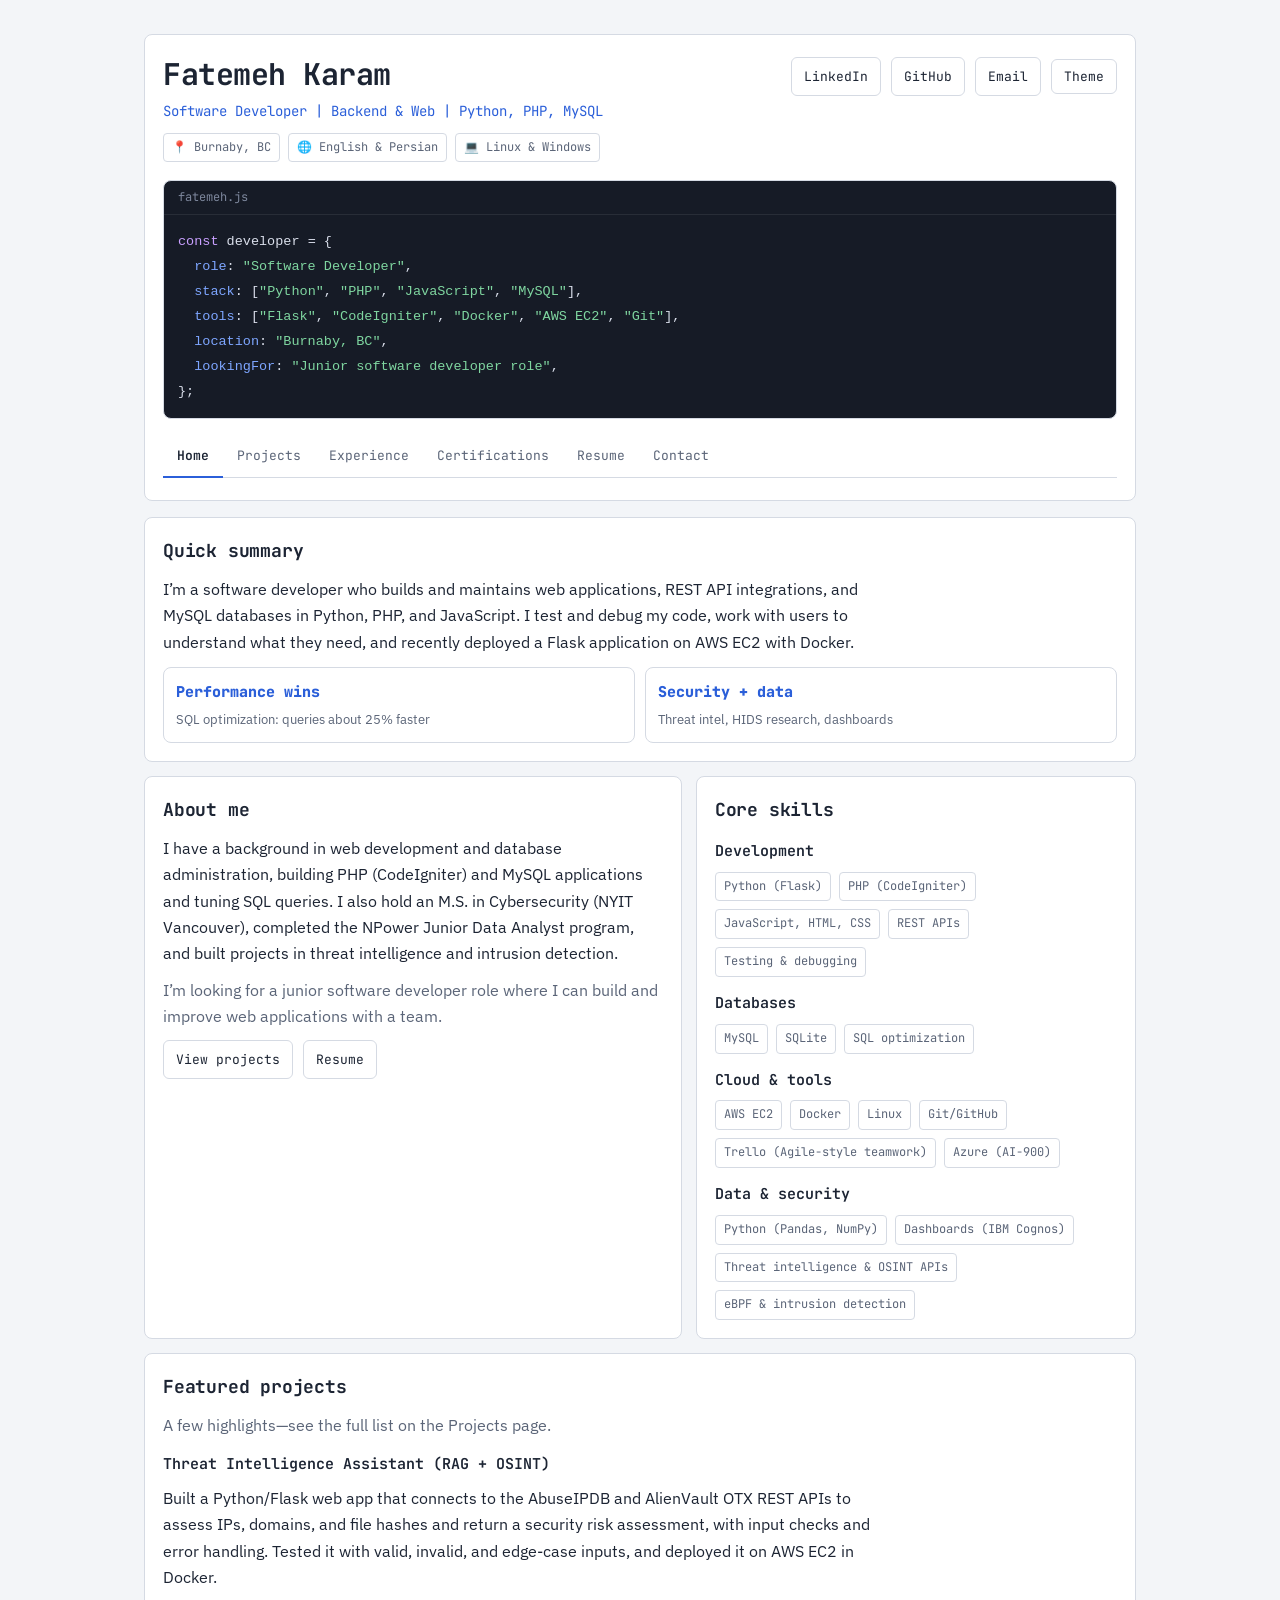
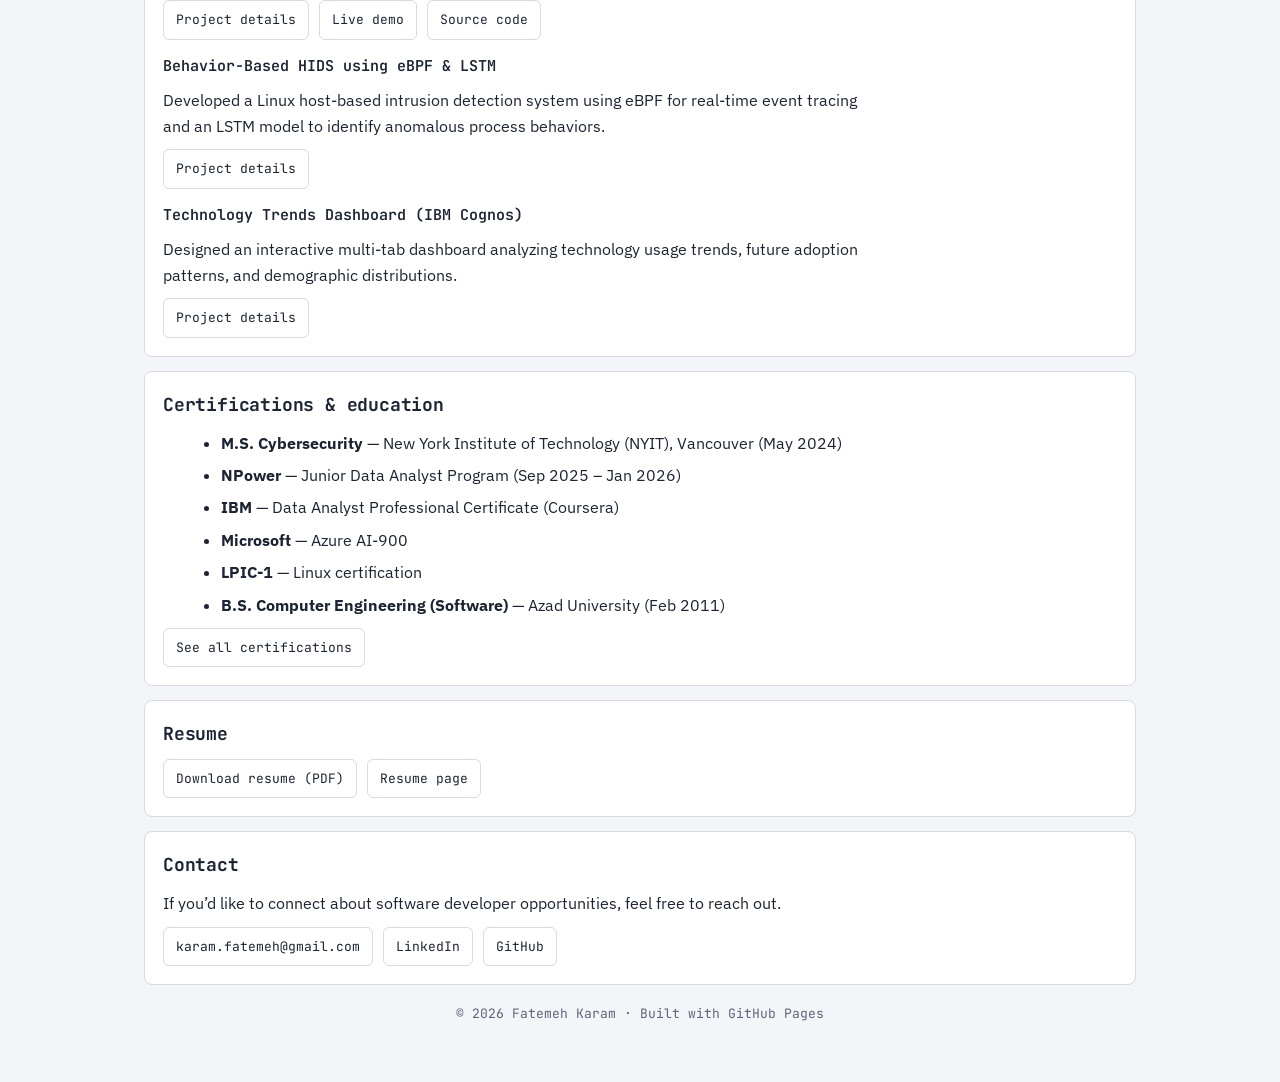
==== commit a2597e49: "Developer look: code-style hero, file-tab nav, monospace headings, flat surfaces Co-Authored-By: Cla" ====
--- a/index.html
+++ b/index.html
@@ -262,6 +262,10 @@
     }
     body.dark .chip{background:rgba(255,255,255,.06)}
   </style>
+  <link rel="preconnect" href="https://fonts.googleapis.com">
+  <link rel="preconnect" href="https://fonts.gstatic.com" crossorigin>
+  <link href="https://fonts.googleapis.com/css2?family=IBM+Plex+Sans:wght@400;600&family=JetBrains+Mono:wght@400;600;700&display=swap" rel="stylesheet">
+  <link rel="stylesheet" href="developer.css">
 </head>
 
 <body>
@@ -287,6 +291,17 @@
           <!-- Theme toggle -->
           <button class="btn" id="themeBtn" type="button" aria-label="Toggle theme">Theme</button>
         </div>
+      </div>
+
+      <div class="codeblock">
+        <span class="filename">fatemeh.js</span>
+<pre><code><span class="k">const</span> developer = {
+  <span class="p">role</span>: <span class="s">"Software Developer"</span>,
+  <span class="p">stack</span>: [<span class="s">"Python"</span>, <span class="s">"PHP"</span>, <span class="s">"JavaScript"</span>, <span class="s">"MySQL"</span>],
+  <span class="p">tools</span>: [<span class="s">"Flask"</span>, <span class="s">"CodeIgniter"</span>, <span class="s">"Docker"</span>, <span class="s">"AWS EC2"</span>, <span class="s">"Git"</span>],
+  <span class="p">location</span>: <span class="s">"Burnaby, BC"</span>,
+  <span class="p">lookingFor</span>: <span class="s">"Junior software developer role"</span>,
+};</code></pre>
       </div>
 
       <nav aria-label="Site navigation">
--- a/developer.css
+++ b/developer.css
@@ -0,0 +1,137 @@
+/* Developer look: loaded after each page's inline styles, so these rules win. */
+
+:root{
+  --bg:#f3f5f8;
+  --card:#ffffff;
+  --text:#1c2433;
+  --muted:#5b6578;
+  --line:#d5dae3;
+  --shadow:none;
+  --shadow2:none;
+  --radius:8px;
+  --accent:#2b5fd9;
+  --focus:rgba(43,95,217,.45);
+  --code-bg:#161b26;
+  --code-text:#d9deea;
+  --code-key:#7ea6ff;
+  --code-str:#7fd6a0;
+  --code-kw:#c9a0ff;
+  --code-muted:#7d879c;
+}
+body.dark{
+  --bg:#12161f;
+  --card:#1a2030;
+  --text:#dfe4ee;
+  --muted:#98a2b6;
+  --line:#2c3447;
+  --shadow:none;
+  --shadow2:none;
+  --accent:#7ea6ff;
+  --focus:rgba(126,166,255,.5);
+  --code-bg:#0e121a;
+}
+
+body, body.dark{
+  background:var(--bg);
+  font-family:"IBM Plex Sans", system-ui, -apple-system, "Segoe UI", Roboto, Arial, sans-serif;
+  line-height:1.65;
+}
+
+/* Headings, navigation and controls use a monospace face */
+h1, h2, h3, nav, .btn, .navlink, .pill, .chip, .tagline, .num, .meta, footer{
+  font-family:"JetBrains Mono", ui-monospace, SFMono-Regular, Menlo, Consolas, monospace;
+}
+h1{font-size:30px; letter-spacing:-0.5px; font-weight:700}
+h2{font-size:18px; letter-spacing:-0.2px; font-weight:700}
+h3{font-size:15px; font-weight:600}
+.tagline{font-size:14px; color:var(--accent)}
+.meta, footer{font-size:13px}
+
+/* Flat surfaces: borders instead of shadows and blur */
+header, .card{
+  border-radius:var(--radius);
+  box-shadow:none;
+  backdrop-filter:none;
+}
+.card, .btn, .navlink{transition:border-color .12s ease, background .12s ease}
+.card:hover, body.dark .card:hover{transform:none; box-shadow:none; border-color:var(--line)}
+.btn:hover, .navlink:hover{transform:none; box-shadow:none; border-color:var(--accent)}
+
+/* Navigation as file tabs */
+nav{gap:0; padding-top:0; margin-top:16px; border-top:0; border-bottom:1px solid var(--line)}
+.navlink, body.dark .navlink{
+  background:transparent;
+  border:0;
+  border-bottom:2px solid transparent;
+  border-radius:0;
+  padding:10px 14px;
+  margin-bottom:-1px;
+  font-size:13px;
+  color:var(--muted);
+}
+.navlink:hover{color:var(--text); border-bottom-color:var(--line)}
+.navlink[aria-current="page"]{
+  color:var(--text);
+  border-bottom-color:var(--accent);
+  box-shadow:none;
+  font-weight:600;
+}
+
+/* Buttons, pills, chips */
+.btn, body.dark .btn{border-radius:6px; background:transparent; font-size:13px; padding:8px 12px}
+.pill, body.dark .pill, .chip{
+  border-radius:4px;
+  font-size:12px;
+  padding:4px 8px;
+  background:transparent;
+  color:var(--muted);
+}
+.kpi .box, body.dark .kpi .box{border-radius:8px; background:transparent}
+.kpi .num{font-size:15px; color:var(--accent)}
+
+/* Comfortable line length */
+p, li{max-width:72ch}
+
+/* Focus ring for keyboard users */
+a:focus-visible, button:focus-visible{outline:3px solid var(--focus); outline-offset:2px}
+
+/* Home page hero: the stack as a code object */
+.codeblock{
+  margin:18px 0 0;
+  background:var(--code-bg);
+  color:var(--code-text);
+  border:1px solid var(--line);
+  border-radius:8px;
+  overflow:hidden;
+}
+.codeblock .filename{
+  display:block;
+  padding:8px 14px;
+  font:12px/1.4 "JetBrains Mono", ui-monospace, Menlo, Consolas, monospace;
+  color:var(--code-muted);
+  border-bottom:1px solid rgba(255,255,255,.08);
+}
+.codeblock pre{
+  margin:0;
+  padding:14px;
+  overflow-x:auto;
+  font:13.5px/1.7 "JetBrains Mono", ui-monospace, Menlo, Consolas, monospace;
+  tab-size:2;
+}
+.codeblock .k{color:var(--code-kw)}
+.codeblock .p{color:var(--code-key)}
+.codeblock .s{color:var(--code-str)}
+
+@media (prefers-reduced-motion: reduce){
+  *{transition:none !important; animation:none !important}
+}
+
+/* No scroll-in animation: content is visible immediately */
+.reveal, .reveal.show{opacity:1; transform:none; transition:none}
+
+@media (max-width: 600px){
+  .codeblock pre{white-space:pre-wrap; word-break:break-word; font-size:12.5px}
+}
+
+/* The Theme button is a <button>, which does not inherit text color */
+.btn{color:var(--text)}
